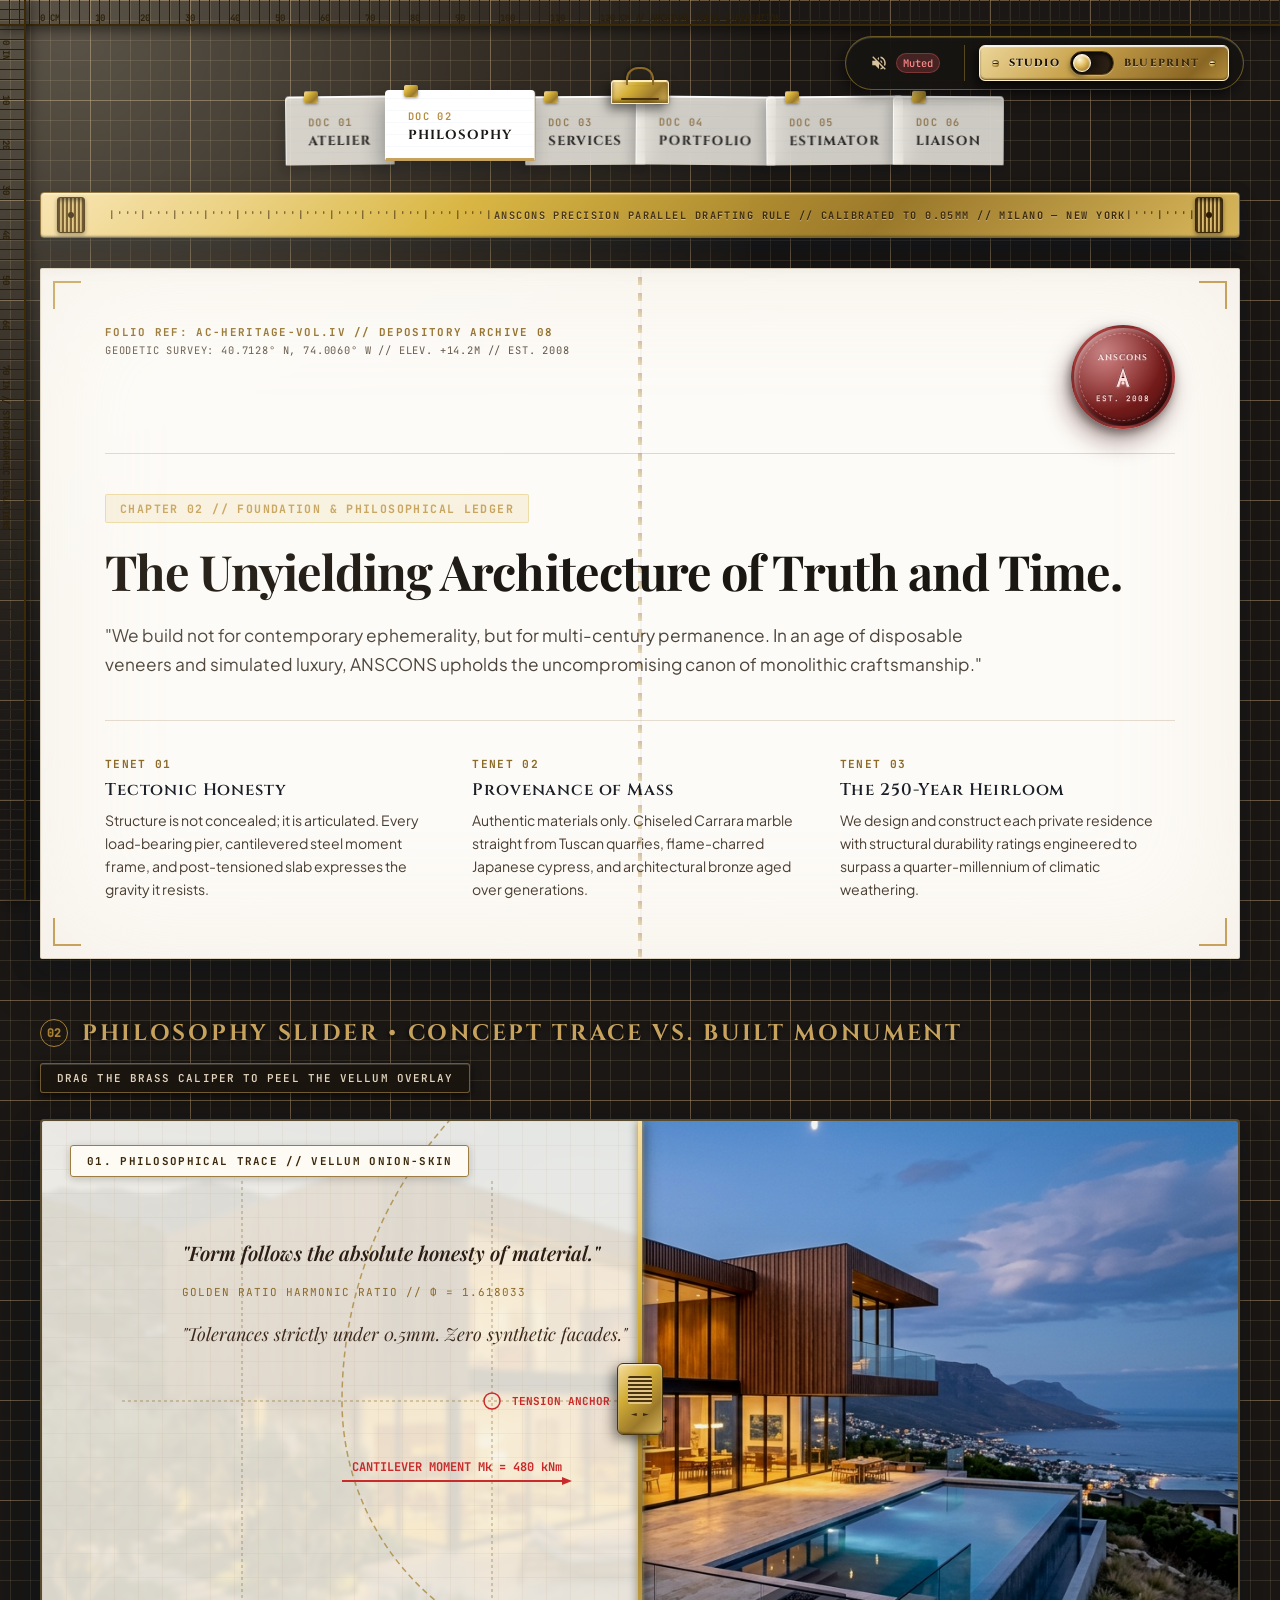
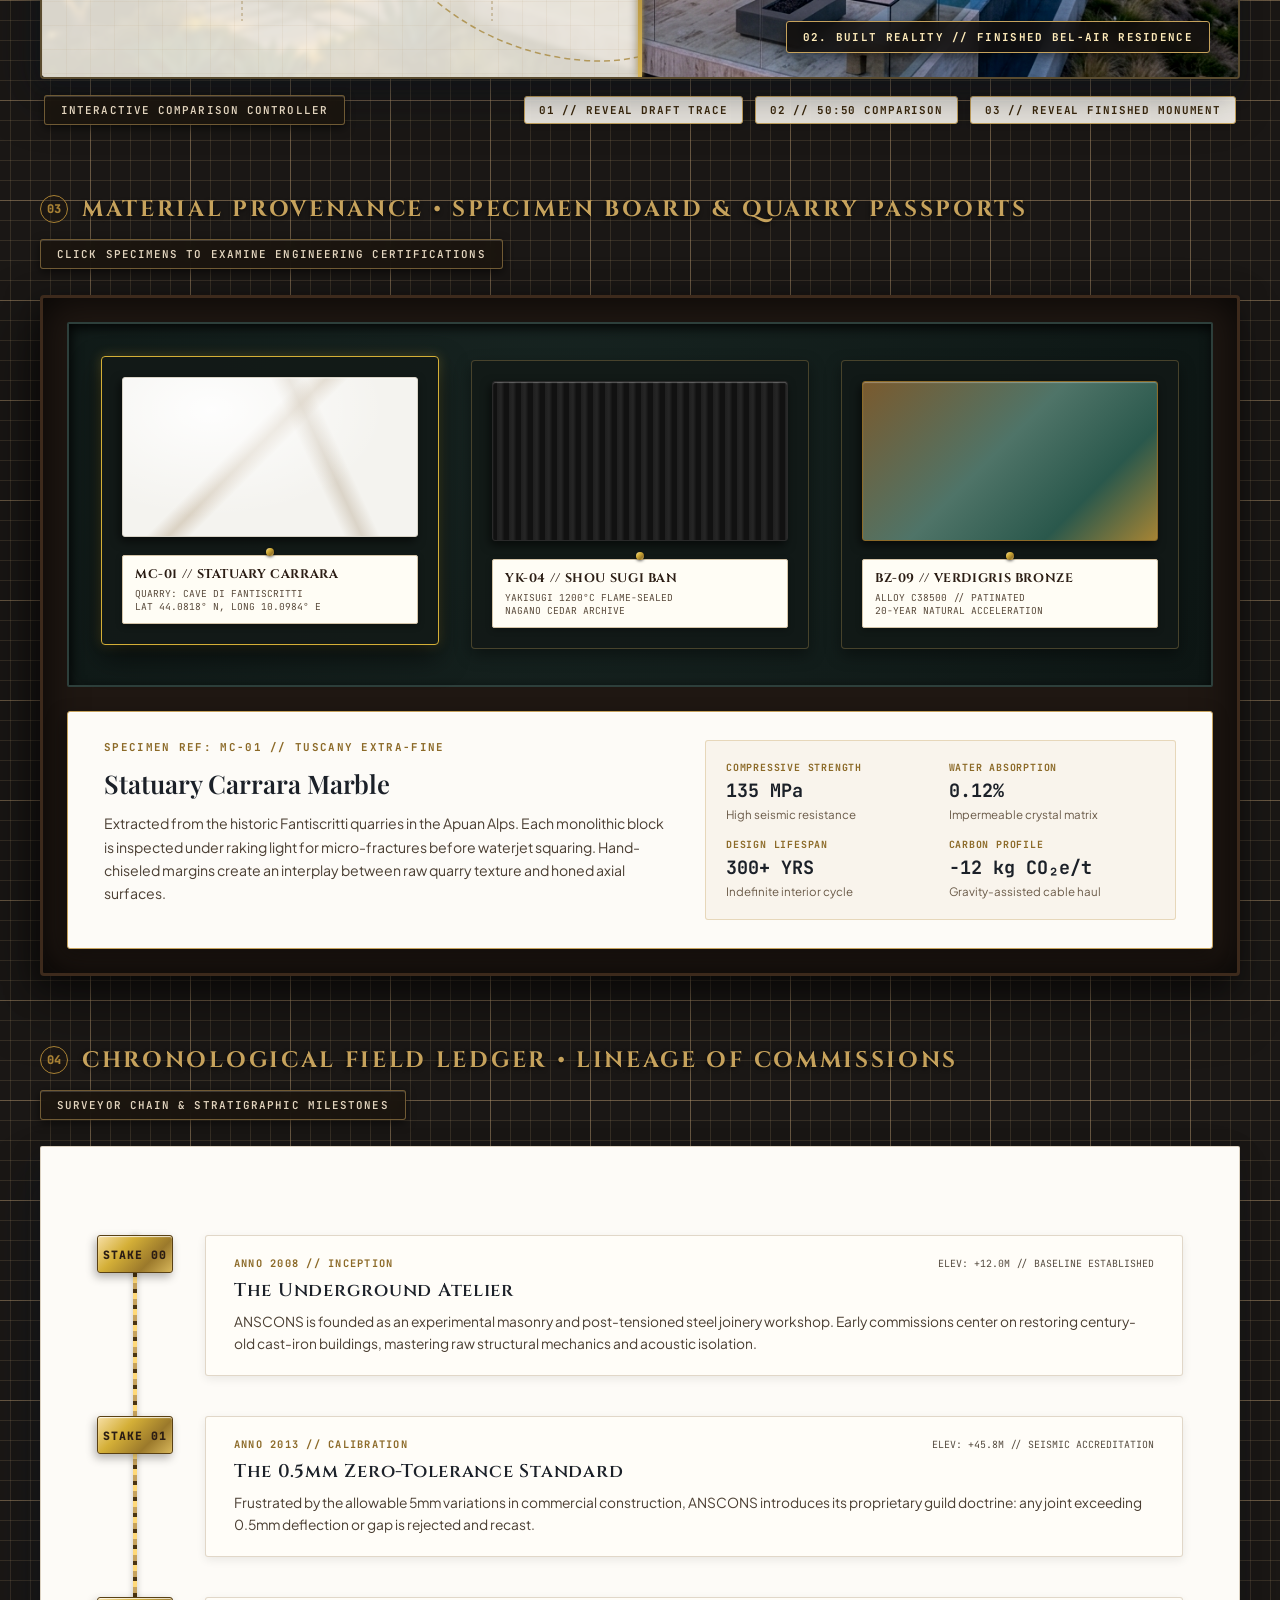
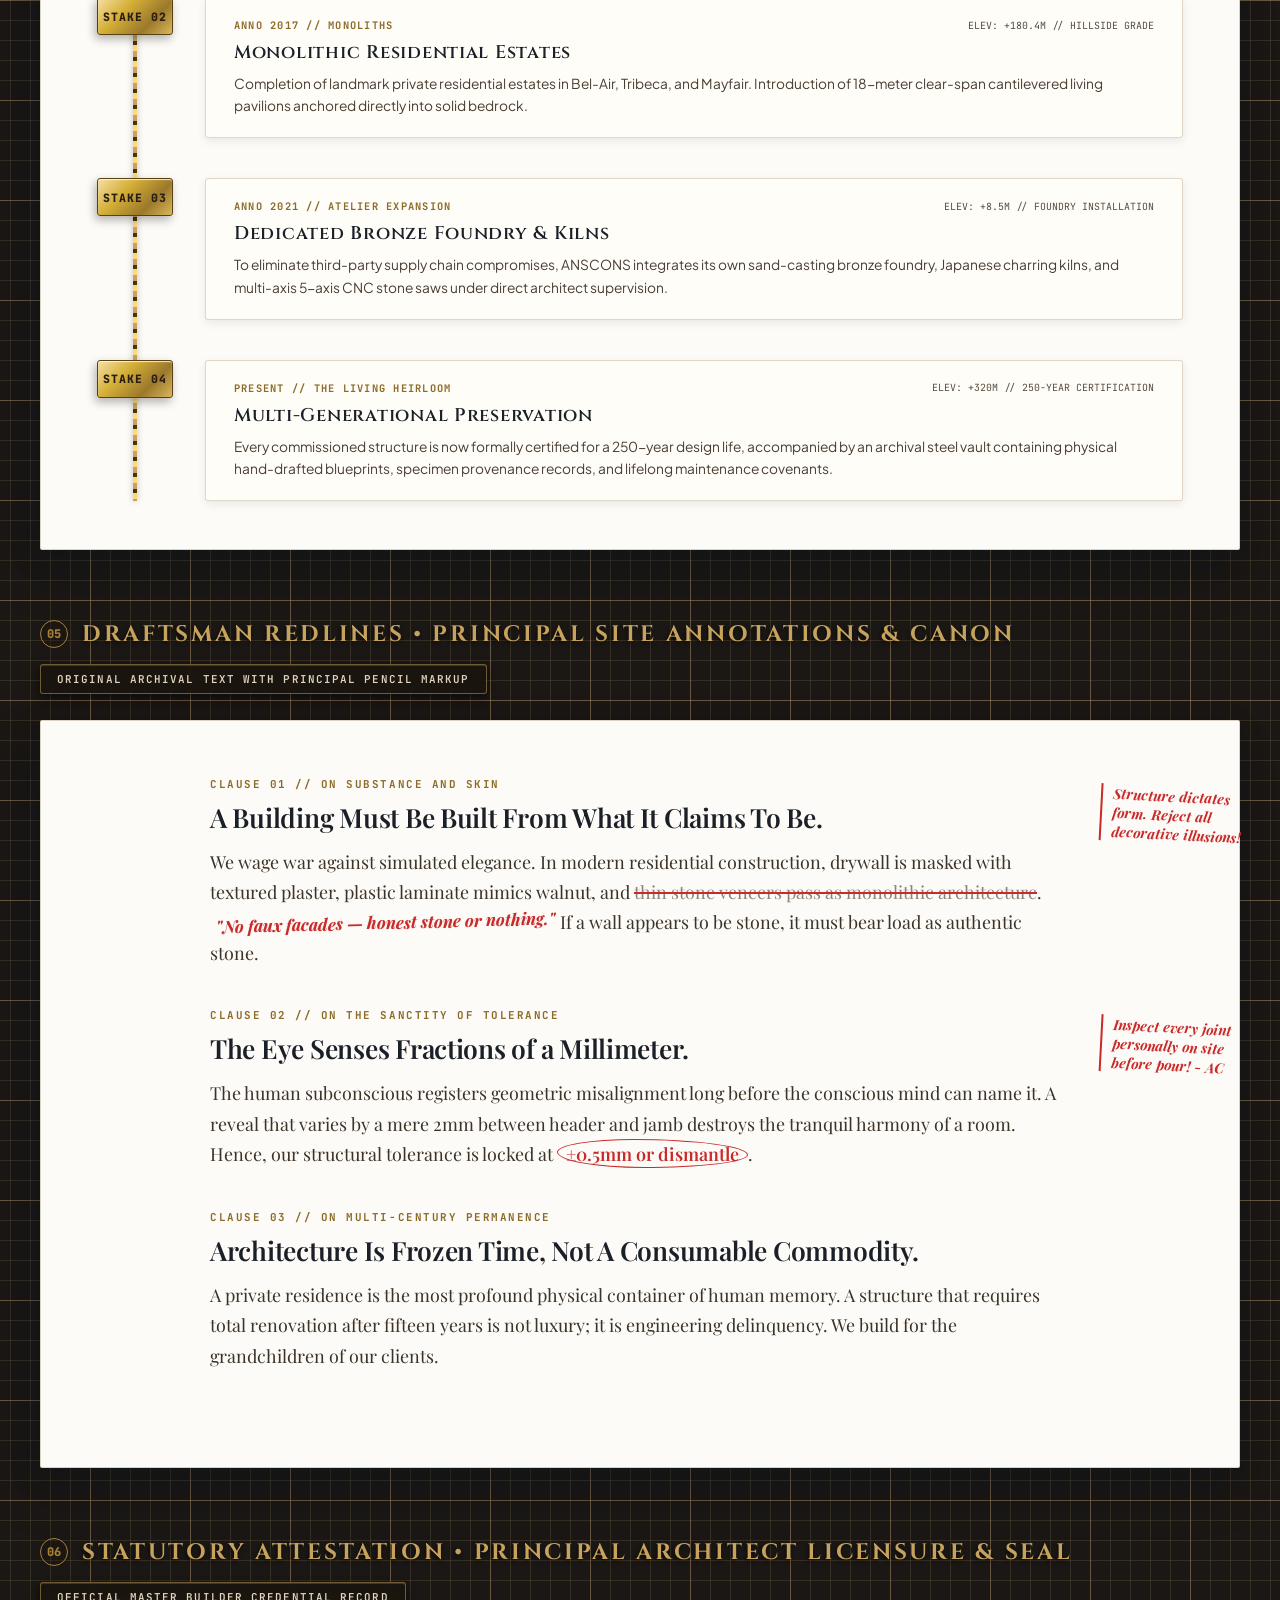
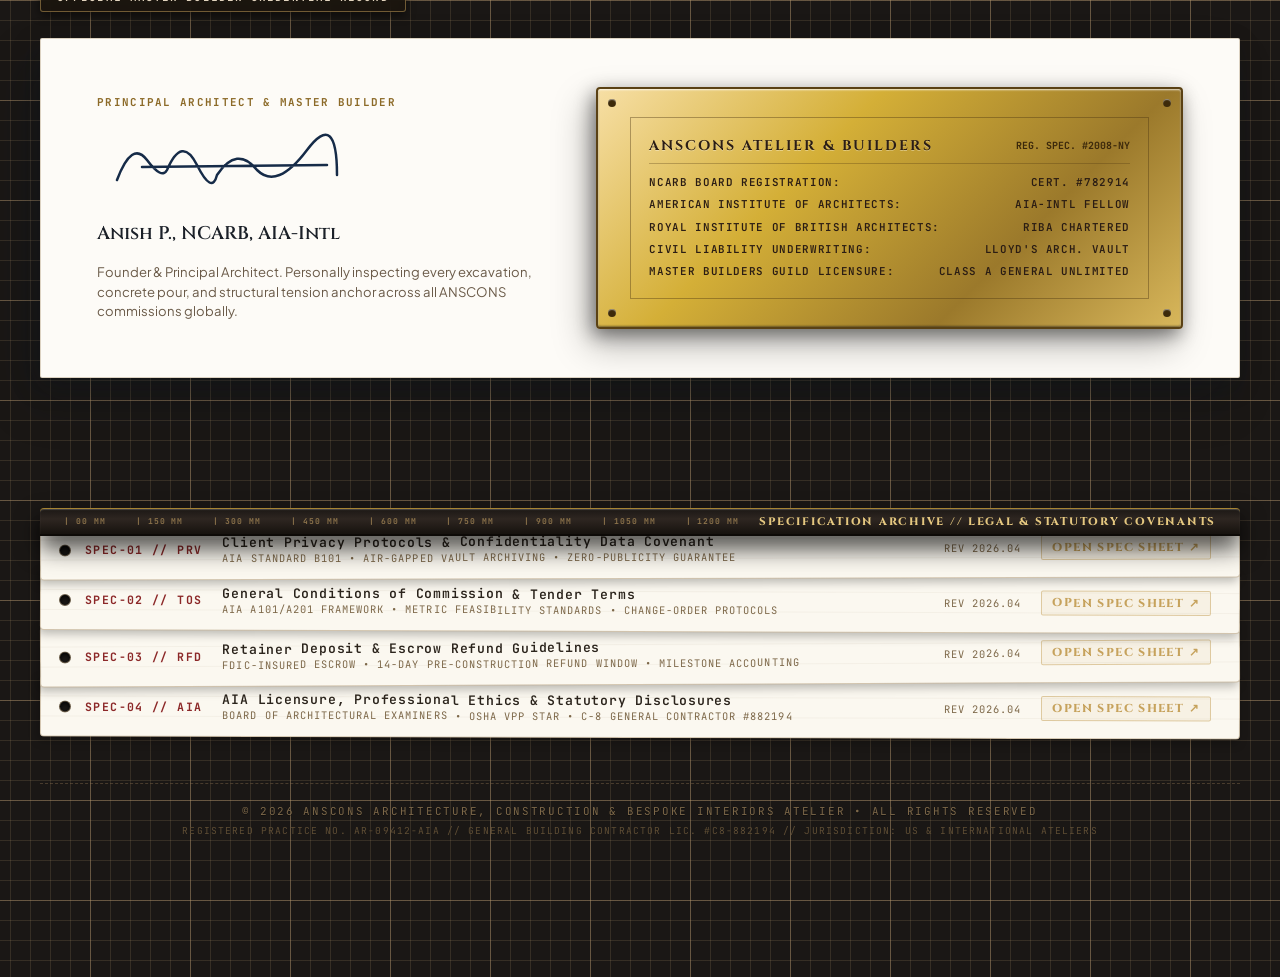
==== about.html @ 358060ad "Website UI completed" ====
<!DOCTYPE html>
<html lang="en">
<head>
  <meta charset="UTF-8">
  <meta name="viewport" content="width=device-width, initial-scale=1.0">
  <title>Philosophy &amp; Heritage | ANSCONS Architecture &amp; Bespoke Construction</title>
  <meta name="description" content="The architectural philosophy, material provenance, and chronological heritage of ANSCONS. Uncompromising monolithic craftsmanship and millimetric precision.">
  
  <!-- Skeuomorphic Stylesheets -->
  <link rel="stylesheet" href="css/main.css">
  <link rel="stylesheet" href="css/desk.css">
  <link rel="stylesheet" href="css/nav.css">
  <link rel="stylesheet" href="css/about.css">
  <link rel="stylesheet" href="css/legal-specs.css">
  <link rel="stylesheet" href="css/responsive.css">
</head>
<body class="studio-mode" data-theme="studio">

  <!-- Floating Brass Return-To-Origin Compass Widget -->
  <button id="btn-return-origin" class="btn-return-origin" title="Return to Top of Folio" aria-label="Return to top of drafting table">
    <span class="compass-needle" aria-hidden="true">▲</span>
    <span class="origin-text">ORIGIN (TOP)</span>
  </button>

  <!-- Virtual Desktop Lamp Glow (Top-Left 315° Ambient Light) -->
  <div class="desk-lamp-glow" aria-hidden="true"></div>

  <!-- Calibrated Marginal Desk Rulers -->
  <div class="desk-ruler-top" aria-hidden="true">
    <span>0 CM &nbsp; &nbsp; &nbsp; 10 &nbsp; &nbsp; &nbsp; 20 &nbsp; &nbsp; &nbsp; 30 &nbsp; &nbsp; &nbsp; 40 &nbsp; &nbsp; &nbsp; 50 &nbsp; &nbsp; &nbsp; 60 &nbsp; &nbsp; &nbsp; 70 &nbsp; &nbsp; &nbsp; 80 &nbsp; &nbsp; &nbsp; 90 &nbsp; &nbsp; &nbsp; 100 &nbsp; &nbsp; &nbsp; 110 &nbsp; &nbsp; &nbsp; 120 CM // ARCHIVAL FOLIO CALIBRATION</span>
  </div>
  <div class="desk-ruler-left" aria-hidden="true">
    <span>0 IN &nbsp; &nbsp; &nbsp; 10 &nbsp; &nbsp; &nbsp; 20 &nbsp; &nbsp; &nbsp; 30 &nbsp; &nbsp; &nbsp; 40 &nbsp; &nbsp; &nbsp; 50 &nbsp; &nbsp; &nbsp; 60 &nbsp; &nbsp; &nbsp; 70 IN // STRATIGRAPHIC ELEVATIONS</span>
  </div>

  <!-- Desk HUD Controls (Audio Mute & Solid Cast-Brass Theme Lever) -->
  <div class="desk-controls-hud">
    <button class="desk-audio-toggle" id="desk-audio-toggle" aria-label="Toggle mechanical audio feedback">
      <svg class="audio-icon" viewBox="0 0 24 24">
        <path d="M16.5 12c0-1.77-1.02-3.29-2.5-4.03v2.21l2.45 2.45c.03-.2.05-.41.05-.63zm2.5 0c0 .94-.2 1.82-.54 2.64l1.51 1.51C20.63 14.91 21 13.5 21 12c0-4.28-2.99-7.86-7-8.77v2.06c2.89.86 5 3.54 5 6.71zM4.27 3L3 4.27 7.73 9H3v6h4l5 5v-6.73l4.25 4.25c-.67.52-1.42.93-2.25 1.18v2.06c1.38-.31 2.63-.95 3.69-1.81L19.73 21 21 19.73 4.27 3zM12 4L9.91 6.09 12 8.18V4z"/>
      </svg>
      <span class="desk-audio-badge" id="audio-status-badge">Muted</span>
    </button>

    <div class="lamp-lever-container">
      <div class="brass-switch-plate" id="brass-theme-lever" title="Snap toggle switch between Studio Warm Lamp and Blueprint Cyanotype mode">
        <div class="plate-screw" aria-hidden="true"></div>
        <span class="switch-mode-label active" id="label-mode-studio">STUDIO</span>
        <div class="brass-toggle-housing" aria-hidden="true">
          <div class="brass-toggle-bat" id="brass-toggle-bat"></div>
        </div>
        <span class="switch-mode-label" id="label-mode-blueprint">BLUEPRINT</span>
        <div class="plate-screw" aria-hidden="true"></div>
      </div>
    </div>
  </div>

  <!-- Master Drafting Table Workspace -->
  <div class="drafting-table">

    <!-- Persistent Clamped Vellum Navigation Bar (Global Multi-Page Router) -->
    <header class="tracing-nav-container">
      <div class="tracing-nav-track">
        <div class="brass-blueprint-clip" aria-hidden="true"></div>
        <a href="index.html" class="vellum-tab" title="Atelier Master Drawing Sheet">
          <div class="vellum-tab-clip" aria-hidden="true"></div>
          <span class="tab-code">DOC 01</span>
          <span class="tab-title">ATELIER</span>
        </a>
        <a href="about.html" class="vellum-tab active" title="Philosophy &amp; Heritage Ledger">
          <div class="vellum-tab-clip" aria-hidden="true"></div>
          <span class="tab-code">DOC 02</span>
          <span class="tab-title">PHILOSOPHY</span>
        </a>
        <a href="services.html" class="vellum-tab" title="Bespoke Architectural Services">
          <div class="vellum-tab-clip" aria-hidden="true"></div>
          <span class="tab-code">DOC 03</span>
          <span class="tab-title">SERVICES</span>
        </a>
        <a href="projects.html" class="vellum-tab" title="Monograph Folio of Built Works">
          <div class="vellum-tab-clip" aria-hidden="true"></div>
          <span class="tab-code">DOC 04</span>
          <span class="tab-title">PORTFOLIO</span>
        </a>
        <a href="estimator.html" class="vellum-tab" title="Scale Caliper Project Estimator">
          <div class="vellum-tab-clip" aria-hidden="true"></div>
          <span class="tab-code">DOC 05</span>
          <span class="tab-title">ESTIMATOR</span>
        </a>
        <a href="contact.html" class="vellum-tab" title="Commission Liaison Brief">
          <div class="vellum-tab-clip" aria-hidden="true"></div>
          <span class="tab-code">DOC 06</span>
          <span class="tab-title">LIAISON</span>
        </a>
      </div>
    </header>

    <!-- SECTION 1: Antique Brass Parallel Rolling Ruler & Field Log & Foundation Ledger (Hero) -->
    <div class="parallel-ruler-wrapper">
      <div class="parallel-rolling-ruler" aria-label="Parallel rolling ruler">
        <div class="ruler-roller" title="Brass Knurled Parallel Roller (Left)"></div>
        <div class="ruler-blade-markings">
          <span class="ruler-metric-ticks">|'''|'''|'''|'''|'''|'''|'''|'''|'''|'''|'''|'''|</span>
          <span class="ruler-engraved-title">ANSCONS PRECISION PARALLEL DRAFTING RULE // CALIBRATED TO 0.05MM // MILANO — NEW YORK</span>
          <span class="ruler-metric-ticks">|'''|'''|'''|'''|'''|'''|'''|'''|'''|'''|'''|'''|</span>
        </div>
        <div class="ruler-roller" title="Brass Knurled Parallel Roller (Right)"></div>
      </div>
    </div>

    <section id="hero-ledger" class="foundation-ledger-sheet">
      <!-- Brass Corner Reinforcements -->
      <div class="brass-corner-bracket bracket-tl" aria-hidden="true"></div>
      <div class="brass-corner-bracket bracket-tr" aria-hidden="true"></div>
      <div class="brass-corner-bracket bracket-bl" aria-hidden="true"></div>
      <div class="brass-corner-bracket bracket-br" aria-hidden="true"></div>
      
      <!-- Stitched Spine Seam -->
      <div class="bookbinding-seam" aria-hidden="true"></div>

      <!-- Ledger Meta Bar & Wax Seal -->
      <div class="ledger-meta-bar">
        <div class="ledger-depository-stamp">
          <span class="depository-tag">FOLIO REF: AC-HERITAGE-VOL.IV // DEPOSITORY ARCHIVE 08</span>
          <span class="depository-coords">GEODETIC SURVEY: 40.7128° N, 74.0060° W // ELEV. +14.2M // EST. 2008</span>
        </div>

        <!-- 3D Blind-Debossed Wax / Pressure Seal -->
        <div class="wax-seal-container" title="Click to inspect authentic embossed founder's seal">
          <div class="wax-seal-stamp">
            <div class="wax-seal-outer-rim"></div>
            <div class="wax-specular"></div>
            <span class="wax-seal-text-top">ANSCONS</span>
            <svg class="wax-seal-insignia" viewBox="0 0 24 24">
              <!-- Architectural Compass & Plumb Bob Monogram -->
              <path d="M12 2L6 20h2.5l1.5-5h4l1.5 5H18L12 2zm0 4.8L13.3 12h-2.6L12 6.8zM12 15a1.5 1.5 0 100 3 1.5 1.5 0 000-3z"/>
            </svg>
            <span class="wax-seal-text-bottom">EST. 2008</span>
          </div>
        </div>
      </div>

      <!-- Ledger Hero Editorial Body -->
      <div class="ledger-hero-body">
        <div class="hero-subtitle-tag">
          <span class="arch-label">CHAPTER 02 // FOUNDATION &amp; PHILOSOPHICAL LEDGER</span>
        </div>
        <h1 class="hero-main-title">The Unyielding Architecture of Truth and Time.</h1>
        <p class="hero-description-copy">
          "We build not for contemporary ephemerality, but for multi-century permanence. In an age of disposable veneers and simulated luxury, ANSCONS upholds the uncompromising canon of monolithic craftsmanship."
        </p>

        <!-- The Three Pillars of the Ledger -->
        <div class="ledger-pillars-grid">
          <div class="pillar-card">
            <span class="pillar-numeral">TENET 01</span>
            <h3 class="pillar-title">Tectonic Honesty</h3>
            <p class="pillar-copy">
              Structure is not concealed; it is articulated. Every load-bearing pier, cantilevered steel moment frame, and post-tensioned slab expresses the gravity it resists.
            </p>
          </div>
          <div class="pillar-card">
            <span class="pillar-numeral">TENET 02</span>
            <h3 class="pillar-title">Provenance of Mass</h3>
            <p class="pillar-copy">
              Authentic materials only. Chiseled Carrara marble straight from Tuscan quarries, flame-charred Japanese cypress, and architectural bronze aged over generations.
            </p>
          </div>
          <div class="pillar-card">
            <span class="pillar-numeral">TENET 03</span>
            <h3 class="pillar-title">The 250-Year Heirloom</h3>
            <p class="pillar-copy">
              We design and construct each private residence with structural durability ratings engineered to surpass a quarter-millennium of climatic weathering.
            </p>
          </div>
        </div>
      </div>
    </section>

    <!-- SECTION 2: "Layered Tracing Paper" Philosophy Slider -->
    <section id="philosophy-peel" class="philosophy-slider-section">
      <div class="section-ribbon-tag">
        <div class="ribbon-title-cluster">
          <div class="north-symbol">02</div>
          <h2 class="section-ribbon-title">Philosophy Slider • Concept Trace vs. Built Monument</h2>
        </div>
        <div class="peel-instructions-note">
          <span>DRAG THE BRASS CALIPER TO PEEL THE VELLUM OVERLAY</span>
        </div>
      </div>

      <!-- Interactive Dual-Layer Peel Stage -->
      <div class="peel-slider-stage" id="peel-slider-stage" aria-label="Interactive before/after tracing paper slider">
        <!-- Underneath: Finished Built Construction Reality -->
        <img src="assets/images/project-1-belair.jpg" alt="Finished Bel-Air Monolithic Villa Architecture" class="peel-underlay-image">
        <div class="peel-underlay-badge">
          <span>02. BUILT REALITY // FINISHED BEL-AIR RESIDENCE</span>
        </div>

        <!-- On Top: Semi-Transparent Onion Skin / Vellum Tracing Paper Sheet -->
        <div class="peel-vellum-overlay" id="peel-vellum-overlay">
          <div class="peel-overlay-badge">
            <span>01. PHILOSOPHICAL TRACE // VELLUM ONION-SKIN</span>
          </div>

          <!-- Hand-Drawn Geometric SVG Overlay (Golden Ratio, Tension Vectors, Annotations) -->
          <svg class="peel-draft-graphics" viewBox="0 0 1240 560" preserveAspectRatio="none">
            <!-- Golden Section Harmonic Spiral -->
            <path d="M 620 280 A 100 100 0 0 1 720 380 A 160 160 0 0 1 560 540 A 260 260 0 0 1 300 280 A 420 420 0 0 1 720 -140" 
                  fill="none" stroke="#a68434" stroke-width="1.5" stroke-dasharray="6,4" opacity="0.75"/>
            
            <!-- Vitruvian / Proportional Coordinate Gridlines -->
            <line x1="200" y1="60" x2="200" y2="500" stroke="#8c6a28" stroke-width="1" stroke-dasharray="3,3" opacity="0.6"/>
            <line x1="450" y1="60" x2="450" y2="500" stroke="#8c6a28" stroke-width="1" stroke-dasharray="3,3" opacity="0.6"/>
            <line x1="80" y1="280" x2="600" y2="280" stroke="#8c6a28" stroke-width="1" stroke-dasharray="3,3" opacity="0.6"/>

            <!-- Cantilever Moment Vector Lines & Arrows -->
            <line x1="300" y1="360" x2="520" y2="360" stroke="#c92a2a" stroke-width="2"/>
            <polygon points="520,356 530,360 520,364" fill="#c92a2a"/>
            <text x="310" y="350" font-family="'JetBrains Mono', monospace" font-size="12" fill="#c92a2a" font-weight="700">CANTILEVER MOMENT Mk = 480 kNm</text>

            <!-- Handwritten Draft Notes -->
            <text x="140" y="140" font-family="'Playfair Display', Georgia, serif" font-style="italic" font-size="20" fill="#2b1d14" font-weight="600">"Form follows the absolute honesty of material."</text>
            <text x="140" y="175" font-family="'JetBrains Mono', monospace" font-size="11" fill="#8c6a28" letter-spacing="1">GOLDEN RATIO HARMONIC RATIO // Φ = 1.618033</text>
            <text x="140" y="220" font-family="'Playfair Display', Georgia, serif" font-style="italic" font-size="18" fill="#3d291c">"Tolerances strictly under 0.5mm. Zero synthetic facades."</text>

            <circle cx="450" cy="280" r="8" fill="none" stroke="#c92a2a" stroke-width="1.5"/>
            <text x="470" y="284" font-family="'JetBrains Mono', monospace" font-size="11" fill="#c92a2a" font-weight="700">TENSION ANCHOR POINT</text>
          </svg>
        </div>

        <!-- Draggable Knurled Brass Caliper Divider Handle -->
        <div class="peel-caliper-divider" id="peel-caliper-divider">
          <div class="peel-caliper-knob" title="Drag to peel tracing paper">
            <div class="caliper-knurl-grooves"></div>
            <span class="caliper-needle-indicator">◄ ►</span>
          </div>
        </div>
      </div>

      <!-- Quick Preset Toolbar Stamps -->
      <div class="peel-controls-toolbar">
        <span class="peel-instructions-note">INTERACTIVE COMPARISON CONTROLLER</span>
        <div class="peel-preset-buttons">
          <button class="btn-peel-preset" data-percent="90">01 // REVEAL DRAFT TRACE</button>
          <button class="btn-peel-preset" data-percent="50">02 // 50:50 COMPARISON</button>
          <button class="btn-peel-preset" data-percent="10">03 // REVEAL FINISHED MONUMENT</button>
        </div>
      </div>
    </section>

    <!-- SECTION 3: Interactive Material Provenance Specimen Board -->
    <section id="specimen-board" class="specimen-board-section">
      <div class="section-ribbon-tag">
        <div class="ribbon-title-cluster">
          <div class="north-symbol">03</div>
          <h2 class="section-ribbon-title">Material Provenance • Specimen Board &amp; Quarry Passports</h2>
        </div>
        <div class="peel-instructions-note">
          <span>CLICK SPECIMENS TO EXAMINE ENGINEERING CERTIFICATIONS</span>
        </div>
      </div>

      <div class="specimen-cabinet-case">
        <!-- Recessed Velvet Specimen Bed with 3 Tactile Samples -->
        <div class="specimen-velvet-bed">
          
          <!-- Specimen A: Carrara Marble -->
          <div class="specimen-tray-item active" data-material="carrara" title="Inspect Statuary Carrara Marble">
            <div class="specimen-block-visual visual-carrara-block"></div>
            <div class="specimen-typewriter-tag">
              <div class="specimen-pin-brass" aria-hidden="true"></div>
              <span class="tag-specimen-title">MC-01 // STATUARY CARRARA</span>
              <span class="tag-specimen-coords">QUARRY: CAVE DI FANTISCRITTI<br>LAT 44.0818° N, LONG 10.0984° E</span>
            </div>
          </div>

          <!-- Specimen B: Shou Sugi Ban Timber -->
          <div class="specimen-tray-item" data-material="shousugi" title="Inspect Charred Shou Sugi Ban Timber">
            <div class="specimen-block-visual visual-shousugi-block"></div>
            <div class="specimen-typewriter-tag">
              <div class="specimen-pin-brass" aria-hidden="true"></div>
              <span class="tag-specimen-title">YK-04 // SHOU SUGI BAN</span>
              <span class="tag-specimen-coords">YAKISUGI 1200°C FLAME-SEALED<br>NAGANO CEDAR ARCHIVE</span>
            </div>
          </div>

          <!-- Specimen C: Oxidized Architectural Bronze -->
          <div class="specimen-tray-item" data-material="bronze" title="Inspect Oxidized Architectural Bronze">
            <div class="specimen-block-visual visual-bronze-block"></div>
            <div class="specimen-typewriter-tag">
              <div class="specimen-pin-brass" aria-hidden="true"></div>
              <span class="tag-specimen-title">BZ-09 // VERDIGRIS BRONZE</span>
              <span class="tag-specimen-coords">ALLOY C38500 // PATINATED<br>20-YEAR NATURAL ACCELERATION</span>
            </div>
          </div>

        </div>

        <!-- Slide-Out / Interactive Technical Provenance Index Card -->
        <div class="specimen-dossier-card">
          <div class="dossier-left-content">
            <span class="dossier-card-tag">SPECIMEN REF: MC-01 // TUSCANY EXTRA-FINE</span>
            <h3 class="dossier-card-heading">Statuary Carrara Marble</h3>
            <p class="dossier-card-narrative">
              Extracted from the historic Fantiscritti quarries in the Apuan Alps. Each monolithic block is inspected under raking light for micro-fractures before waterjet squaring. Hand-chiseled margins create an interplay between raw quarry texture and honed axial surfaces.
            </p>
          </div>

          <!-- Technical Metrics Grid -->
          <div class="dossier-metrics-grid">
            <div class="metric-gauge-item">
              <span class="metric-gauge-label">COMPRESSIVE STRENGTH</span>
              <span class="metric-gauge-value">135 MPa</span>
              <span class="metric-gauge-desc">High seismic resistance</span>
            </div>
            <div class="metric-gauge-item">
              <span class="metric-gauge-label">WATER ABSORPTION</span>
              <span class="metric-gauge-value">0.12%</span>
              <span class="metric-gauge-desc">Impermeable crystal matrix</span>
            </div>
            <div class="metric-gauge-item">
              <span class="metric-gauge-label">DESIGN LIFESPAN</span>
              <span class="metric-gauge-value">300+ YRS</span>
              <span class="metric-gauge-desc">Indefinite interior cycle</span>
            </div>
            <div class="metric-gauge-item">
              <span class="metric-gauge-label">CARBON PROFILE</span>
              <span class="metric-gauge-value">-12 kg CO₂e/t</span>
              <span class="metric-gauge-desc">Gravity-assisted cable haul</span>
            </div>
          </div>
        </div>
      </div>
    </section>

    <!-- SECTION 4: Chronological Field Ledger (Heritage Timeline) -->
    <section id="field-ledger" class="field-ledger-section">
      <div class="section-ribbon-tag">
        <div class="ribbon-title-cluster">
          <div class="north-symbol">04</div>
          <h2 class="section-ribbon-title">Chronological Field Ledger • Lineage of Commissions</h2>
        </div>
        <div class="peel-instructions-note">
          <span>SURVEYOR CHAIN &amp; STRATIGRAPHIC MILESTONES</span>
        </div>
      </div>

      <div class="field-ledger-sheet">
        <div class="surveyor-chain-track">
          <div class="timeline-stake-group">

            <!-- Milestone 2008 -->
            <div class="timeline-stake-node">
              <div class="stake-brass-peg">STAKE 00</div>
              <div class="stake-content-card">
                <div class="stake-meta-row">
                  <span class="stake-code-badge">ANNO 2008 // INCEPTION</span>
                  <span class="stake-elevation-coord">ELEV: +12.0M // BASELINE ESTABLISHED</span>
                </div>
                <h3 class="stake-milestone-title">The Underground Atelier</h3>
                <p class="stake-milestone-desc">
                  ANSCONS is founded as an experimental masonry and post-tensioned steel joinery workshop. Early commissions center on restoring century-old cast-iron buildings, mastering raw structural mechanics and acoustic isolation.
                </p>
              </div>
            </div>

            <!-- Milestone 2013 -->
            <div class="timeline-stake-node">
              <div class="stake-brass-peg">STAKE 01</div>
              <div class="stake-content-card">
                <div class="stake-meta-row">
                  <span class="stake-code-badge">ANNO 2013 // CALIBRATION</span>
                  <span class="stake-elevation-coord">ELEV: +45.8M // SEISMIC ACCREDITATION</span>
                </div>
                <h3 class="stake-milestone-title">The 0.5mm Zero-Tolerance Standard</h3>
                <p class="stake-milestone-desc">
                  Frustrated by the allowable 5mm variations in commercial construction, ANSCONS introduces its proprietary guild doctrine: any joint exceeding 0.5mm deflection or gap is rejected and recast.
                </p>
              </div>
            </div>

            <!-- Milestone 2017 -->
            <div class="timeline-stake-node">
              <div class="stake-brass-peg">STAKE 02</div>
              <div class="stake-content-card">
                <div class="stake-meta-row">
                  <span class="stake-code-badge">ANNO 2017 // MONOLITHS</span>
                  <span class="stake-elevation-coord">ELEV: +180.4M // HILLSIDE GRADE</span>
                </div>
                <h3 class="stake-milestone-title">Monolithic Residential Estates</h3>
                <p class="stake-milestone-desc">
                  Completion of landmark private residential estates in Bel-Air, Tribeca, and Mayfair. Introduction of 18-meter clear-span cantilevered living pavilions anchored directly into solid bedrock.
                </p>
              </div>
            </div>

            <!-- Milestone 2021 -->
            <div class="timeline-stake-node">
              <div class="stake-brass-peg">STAKE 03</div>
              <div class="stake-content-card">
                <div class="stake-meta-row">
                  <span class="stake-code-badge">ANNO 2021 // ATELIER EXPANSION</span>
                  <span class="stake-elevation-coord">ELEV: +8.5M // FOUNDRY INSTALLATION</span>
                </div>
                <h3 class="stake-milestone-title">Dedicated Bronze Foundry &amp; Kilns</h3>
                <p class="stake-milestone-desc">
                  To eliminate third-party supply chain compromises, ANSCONS integrates its own sand-casting bronze foundry, Japanese charring kilns, and multi-axis 5-axis CNC stone saws under direct architect supervision.
                </p>
              </div>
            </div>

            <!-- Milestone Present -->
            <div class="timeline-stake-node">
              <div class="stake-brass-peg">STAKE 04</div>
              <div class="stake-content-card">
                <div class="stake-meta-row">
                  <span class="stake-code-badge">PRESENT // THE LIVING HEIRLOOM</span>
                  <span class="stake-elevation-coord">ELEV: +320M // 250-YEAR CERTIFICATION</span>
                </div>
                <h3 class="stake-milestone-title">Multi-Generational Preservation</h3>
                <p class="stake-milestone-desc">
                  Every commissioned structure is now formally certified for a 250-year design life, accompanied by an archival steel vault containing physical hand-drafted blueprints, specimen provenance records, and lifelong maintenance covenants.
                </p>
              </div>
            </div>

          </div>
        </div>
      </div>
    </section>

    <!-- SECTION 5: Founding Manifesto with Hand-Drafted Redlines -->
    <section id="manifesto-redline" class="manifesto-dossier-section">
      <div class="section-ribbon-tag">
        <div class="ribbon-title-cluster">
          <div class="north-symbol">05</div>
          <h2 class="section-ribbon-title">Draftsman Redlines • Principal Site Annotations &amp; Canon</h2>
        </div>
        <div class="peel-instructions-note">
          <span>ORIGINAL ARCHIVAL TEXT WITH PRINCIPAL PENCIL MARKUP</span>
        </div>
      </div>

      <div class="manifesto-folio-sheet">
        <article class="manifesto-editorial-article">

          <!-- Clause 01 -->
          <div class="manifesto-clause">
            <div class="manifesto-clause-num">CLAUSE 01 // ON SUBSTANCE AND SKIN</div>
            <h3 class="manifesto-clause-title">A Building Must Be Built From What It Claims To Be.</h3>
            <p class="manifesto-clause-copy">
              We wage war against simulated elegance. In modern residential construction, drywall is masked with textured plaster, plastic laminate mimics walnut, and <span class="redline-strikethrough">thin stone veneers pass as monolithic architecture</span>. <span class="redline-correction">"No faux facades — honest stone or nothing."</span> If a wall appears to be stone, it must bear load as authentic stone.
            </p>
            <div class="redline-margin-note">
              <span>Structure dictates form. Reject all decorative illusions!</span>
            </div>
          </div>

          <!-- Clause 02 -->
          <div class="manifesto-clause">
            <div class="manifesto-clause-num">CLAUSE 02 // ON THE SANCTITY OF TOLERANCE</div>
            <h3 class="manifesto-clause-title">The Eye Senses Fractions of a Millimeter.</h3>
            <p class="manifesto-clause-copy">
              The human subconscious registers geometric misalignment long before the conscious mind can name it. A reveal that varies by a mere 2mm between header and jamb destroys the tranquil harmony of a room. Hence, our structural tolerance is locked at <span class="redline-circled-phrase">±0.5mm or dismantle</span>.
            </p>
            <div class="redline-margin-note">
              <span>Inspect every joint personally on site before pour! - AC</span>
            </div>
          </div>

          <!-- Clause 03 -->
          <div class="manifesto-clause">
            <div class="manifesto-clause-num">CLAUSE 03 // ON MULTI-CENTURY PERMANENCE</div>
            <h3 class="manifesto-clause-title">Architecture Is Frozen Time, Not A Consumable Commodity.</h3>
            <p class="manifesto-clause-copy">
              A private residence is the most profound physical container of human memory. A structure that requires total renovation after fifteen years is not luxury; it is engineering delinquency. We build for the grandchildren of our clients.
            </p>
          </div>

        </article>
      </div>
    </section>

    <!-- SECTION 6: Principal Architect Signature & Registration Plate -->
    <section id="registration-plate" class="registry-section">
      <div class="section-ribbon-tag">
        <div class="ribbon-title-cluster">
          <div class="north-symbol">06</div>
          <h2 class="section-ribbon-title">Statutory Attestation • Principal Architect Licensure &amp; Seal</h2>
        </div>
        <div class="peel-instructions-note">
          <span>OFFICIAL MASTER BUILDER CREDENTIAL RECORD</span>
        </div>
      </div>

      <div class="registry-backing-board">
        
        <!-- Left: Fountain Pen Signature & Founder Monogram -->
        <div class="principal-sign-col">
          <span class="sign-title-tag">PRINCIPAL ARCHITECT &amp; MASTER BUILDER</span>
          
          <!-- Authentic Inked Fountain Pen Signature SVG -->
          <svg class="fountain-pen-signature-svg" viewBox="0 0 260 80">
            <path d="M 20 55 Q 35 15 50 35 T 70 45 Q 85 10 100 40 T 120 50 Q 140 20 160 45 Q 180 65 210 25 T 240 50 M 45 42 L 230 40" 
                  fill="none" stroke="#162b48" stroke-width="2.5" stroke-linecap="round" stroke-linejoin="round"/>
          </svg>

          <h3 class="principal-name-title">Anish P., NCARB, AIA-Intl</h3>
          <p class="principal-role-desc">
            Founder &amp; Principal Architect. Personally inspecting every excavation, concrete pour, and structural tension anchor across all ANSCONS commissions globally.
          </p>
        </div>

        <!-- Right: Engraved Solid Brass Registration Plaque -->
        <div class="brass-registration-plaque">
          <!-- 4 Corner Screws -->
          <div class="plaque-screw screw-tl" aria-hidden="true"></div>
          <div class="plaque-screw screw-tr" aria-hidden="true"></div>
          <div class="plaque-screw screw-bl" aria-hidden="true"></div>
          <div class="plaque-screw screw-br" aria-hidden="true"></div>

          <div class="plaque-inner-frame">
            <div class="plaque-header-row">
              <span class="plaque-firm-name">ANSCONS ATELIER &amp; BUILDERS</span>
              <span class="plaque-seal-mini">REG. SPEC. #2008-NY</span>
            </div>

            <div class="plaque-credentials-list">
              <div class="plaque-credential-item">
                <span>NCARB BOARD REGISTRATION:</span>
                <span>CERT. #782914</span>
              </div>
              <div class="plaque-credential-item">
                <span>AMERICAN INSTITUTE OF ARCHITECTS:</span>
                <span>AIA-INTL FELLOW</span>
              </div>
              <div class="plaque-credential-item">
                <span>ROYAL INSTITUTE OF BRITISH ARCHITECTS:</span>
                <span>RIBA CHARTERED</span>
              </div>
              <div class="plaque-credential-item">
                <span>CIVIL LIABILITY UNDERWRITING:</span>
                <span>LLOYD'S ARCH. VAULT</span>
              </div>
              <div class="plaque-credential-item">
                <span>MASTER BUILDERS GUILD LICENSURE:</span>
                <span>CLASS A GENERAL UNLIMITED</span>
              </div>
            </div>
          </div>
        </div>

      </div>
    </section>

    <!-- ARCHITECTURAL DOCUMENT INDEX (THE LEGAL FOOTER)
         A neat stack of thin Specification Sheets tucked under the cutting mat edge -->
    <footer class="drafting-table-footer-zone">
      
      <!-- Heavy Cutting Mat Bottom Lip / Edge -->
      <div class="cutting-mat-bottom-lip">
        <div class="mat-lip-metric-ticks">
          <span>| 00 MM</span>
          <span>| 150 MM</span>
          <span>| 300 MM</span>
          <span>| 450 MM</span>
          <span>| 600 MM</span>
          <span>| 750 MM</span>
          <span>| 900 MM</span>
          <span>| 1050 MM</span>
          <span>| 1200 MM</span>
        </div>
        <div class="mat-lip-title">SPECIFICATION ARCHIVE // LEGAL &amp; STATUTORY COVENANTS</div>
      </div>

      <!-- Tucked Specification Sheets Stack (Spec Sheets) -->
      <div class="tucked-spec-stack">
        
        <!-- Spec Sheet 1: Privacy Policy -->
        <div class="spec-sheet-tab" data-spec="spec-01" tabindex="0" role="button" aria-label="View SPEC-01: Client Privacy & Fiduciary Data Covenant">
          <div class="spec-hole-punch" aria-hidden="true"></div>
          <span class="spec-doc-id">SPEC-01 // PRV</span>
          <div>
            <div class="spec-doc-title">Client Privacy Protocols &amp; Confidentiality Data Covenant</div>
            <div class="spec-doc-classification">AIA Standard B101 • Air-Gapped Vault Archiving • Zero-Publicity Guarantee</div>
          </div>
          <span class="spec-doc-classification">REV 2026.04</span>
          <span class="spec-doc-action">OPEN SPEC SHEET ↗</span>
        </div>

        <!-- Spec Sheet 2: Terms of Service -->
        <div class="spec-sheet-tab" data-spec="spec-02" tabindex="0" role="button" aria-label="View SPEC-02: General Conditions of Commission & Tender Terms">
          <div class="spec-hole-punch" aria-hidden="true"></div>
          <span class="spec-doc-id">SPEC-02 // TOS</span>
          <div>
            <div class="spec-doc-title">General Conditions of Commission &amp; Tender Terms</div>
            <div class="spec-doc-classification">AIA A101/A201 Framework • Metric Feasibility Standards • Change-Order Protocols</div>
          </div>
          <span class="spec-doc-classification">REV 2026.04</span>
          <span class="spec-doc-action">OPEN SPEC SHEET ↗</span>
        </div>

        <!-- Spec Sheet 3: Refund Guidelines -->
        <div class="spec-sheet-tab" data-spec="spec-03" tabindex="0" role="button" aria-label="View SPEC-03: Retainer Deposit & Escrow Refund Guidelines">
          <div class="spec-hole-punch" aria-hidden="true"></div>
          <span class="spec-doc-id">SPEC-03 // RFD</span>
          <div>
            <div class="spec-doc-title">Retainer Deposit &amp; Escrow Refund Guidelines</div>
            <div class="spec-doc-classification">FDIC-Insured Escrow • 14-Day Pre-Construction Refund Window • Milestone Accounting</div>
          </div>
          <span class="spec-doc-classification">REV 2026.04</span>
          <span class="spec-doc-action">OPEN SPEC SHEET ↗</span>
        </div>

        <!-- Spec Sheet 4: Licensure & AIA Disclosures -->
        <div class="spec-sheet-tab" data-spec="spec-04" tabindex="0" role="button" aria-label="View SPEC-04: AIA Licensure, Ethics & Statutory Compliance">
          <div class="spec-hole-punch" aria-hidden="true"></div>
          <span class="spec-doc-id">SPEC-04 // AIA</span>
          <div>
            <div class="spec-doc-title">AIA Licensure, Professional Ethics &amp; Statutory Disclosures</div>
            <div class="spec-doc-classification">Board of Architectural Examiners • OSHA VPP Star • C-8 General Contractor #882194</div>
          </div>
          <span class="spec-doc-classification">REV 2026.04</span>
          <span class="spec-doc-action">OPEN SPEC SHEET ↗</span>
        </div>

      </div>

      <!-- Debossed Mat Imprint Stamp -->
      <div class="cutting-mat-imprint-stamp">
        <div class="mat-debossed-copyright">© 2026 ANSCONS ARCHITECTURE, CONSTRUCTION &amp; BESPOKE INTERIORS ATELIER • ALL RIGHTS RESERVED</div>
        <div class="mat-debossed-licensure">REGISTERED PRACTICE NO. AR-09412-AIA // GENERAL BUILDING CONTRACTOR LIC. #C8-882194 // JURISDICTION: US &amp; INTERNATIONAL ATELIERS</div>
      </div>

    </footer>

  </div>

  <!-- Architectural Specification Sheet Modal Inspector -->
  <div id="spec-modal-overlay" class="spec-modal-overlay" aria-hidden="true" role="dialog" aria-modal="true">
    <div class="spec-document-card">
      <div class="spec-modal-header">
        <div>
          <div id="modal-spec-code" class="spec-modal-code">SECTION 00 22 10 // SPEC-01</div>
          <h3 id="modal-spec-title" class="spec-modal-title">Client Privacy Protocols &amp; Data Covenant</h3>
          <div id="modal-spec-classification" class="spec-doc-classification" style="margin-top: 4px;">CLASS 1: STRICT CONFIDENTIALITY</div>
        </div>
        <button id="spec-modal-close-btn" class="spec-modal-close-btn">FOLD SPEC SHEET ✕</button>
      </div>

      <div id="modal-spec-body" class="spec-modal-body">
        <!-- Injected via JavaScript -->
      </div>

      <div class="spec-modal-seal-footer">
        <div id="modal-spec-ref" class="arch-label" style="color: #6b573e;">DOCUMENT RECORD: ANS-LEGAL-2026</div>
        <div class="title-block-stamp" style="font-size: 0.65rem;">OFFICIALLY ENACTED</div>
      </div>
    </div>
  </div>

  <!-- Page Interactivity Scripts -->
  <script type="module" src="js/about.js"></script>
</body>
</html>
---- css/main.css ----
/* ==========================================================================
   ANSCONS ARCHITECTURE & BESPOKE RESIDENTIAL BUILDERS
   Skeuomorphic Master Drafting Table - Main Stylesheet
   ========================================================================== */

@import url('https://fonts.googleapis.com/css2?family=Cinzel:wght@500;600;700;900&family=Playfair+Display:ital,wght@0,500;0,600;0,700;1,400&family=Plus+Jakarta+Sans:wght@300;400;500;600;700&family=JetBrains+Mono:wght@400;500;600&display=swap');

:root {
  /* Unified Lighting Variables (Top-Left 315° Ambient Light) */
  --light-angle: 315deg;
  --light-color: rgba(255, 248, 235, 0.95);
  --ambient-warmth: rgba(240, 215, 175, 0.08);
  --shadow-color: rgba(10, 18, 28, 0.45);
  --shadow-color-ambient: rgba(12, 19, 30, 0.22);
  
  /* Luxury Material Palette */
  --brass-gold: #c6a25c;
  --brass-light: #e8c87e;
  --brass-dark: #8c6a28;
  --brass-gradient: linear-gradient(135deg, #f7dfa5 0%, #d4af37 35%, #9b792b 70%, #d8b75b 100%);
  --champagne-bronze: linear-gradient(135deg, #e3c9aa 0%, #b8936f 50%, #7d5939 100%);
  
  /* Wood Finishes */
  --walnut-dark: #2b1d14;
  --walnut-mid: #3d291c;
  --walnut-grain: #1d130c;
  --french-oak: #c5a073;
  --french-oak-dark: #8c6841;

  /* Architectural Stone & Glass */
  --calacatta-base: #f9f8f5;
  --calacatta-vein: #b89f78;
  --travertine-base: #e8ded1;
  --travertine-pore: #baa996;
  
  /* Drawing Sheets & Vellum */
  --vellum-paper: rgba(255, 252, 245, 0.88);
  --carbon-paper: #fffdf7;
  --blueprint-ink: #143258;
  --blueprint-grid-major: rgba(140, 190, 240, 0.28);
  --blueprint-grid-minor: rgba(140, 190, 240, 0.12);
  --blueprint-bg: #0d2238;
  --cutting-mat-bg: #132822;
  --cutting-mat-grid: rgba(160, 220, 180, 0.22);

  /* Performance-Optimized Static Layered Shadows (Zero JS Thrashing) */
  --shadow-elevation-1: 
    -2px 3px 5px var(--shadow-color-ambient),
    -5px 8px 14px var(--shadow-color);
  --shadow-elevation-2: 
    -3px 5px 8px var(--shadow-color-ambient),
    -8px 14px 22px rgba(10, 18, 28, 0.38),
    -16px 28px 45px rgba(10, 18, 28, 0.25);
  --shadow-elevation-3: 
    -4px 6px 12px var(--shadow-color-ambient),
    -14px 22px 36px rgba(8, 14, 22, 0.42),
    -28px 44px 70px rgba(8, 14, 22, 0.3);
  --shadow-inset-groove:
    inset 1px 2px 4px rgba(0, 0, 0, 0.45),
    inset -1px -1px 2px rgba(255, 255, 255, 0.15);
  --shadow-embossed:
    0 1px 0 rgba(255, 255, 255, 0.4),
    0 -1px 0 rgba(0, 0, 0, 0.6);

  /* Typography */
  --font-serif-luxury: 'Playfair Display', Georgia, serif;
  --font-title-arch: 'Cinzel', serif;
  --font-body: 'Plus Jakarta Sans', -apple-system, sans-serif;
  --font-mono: 'JetBrains Mono', monospace;

  /* Transitions */
  --ease-spring: cubic-bezier(0.34, 1.56, 0.64, 1);
  --ease-smooth: cubic-bezier(0.22, 1, 0.36, 1);
}

/* ==========================================================================
   THEME LIGHTING MATHEMATICS: STUDIO MODE VS. BLUEPRINT MODE
   ========================================================================== */

/* 1. STUDIO MODE: Warm, ambient drafting studio lighting, rich dark text on heavy cream cardstock */
body.studio-mode,
body[data-theme="studio"] {
  --desk-base-color: #1a1715;
  --desk-paper-bg: #f8f4ec;
  --desk-paper-ink: #1b2028;
  --desk-paper-subtle: #564c40;
  --grid-line-color: rgba(180, 150, 110, 0.18);
  --grid-line-major: rgba(200, 165, 120, 0.35);
  --lamp-glow-color: radial-gradient(circle at 20% 15%, rgba(255, 235, 195, 0.28) 0%, rgba(255, 215, 150, 0.1) 45%, transparent 75%);
  --sheet-border: rgba(180, 160, 130, 0.45);
  --card-deckle-shadow: rgba(10, 14, 20, 0.38);
  --brass-accent: #c6a25c;
}

/* 2. BLUEPRINT MODE: Deep architectural cyanotype blue with luminous white/cyan ink */
body.blueprint-mode,
body[data-theme="cyanotype"] {
  --desk-base-color: #071526;
  --desk-paper-bg: #0d2238;
  --desk-paper-ink: #f0f7ff;
  --desk-paper-subtle: #a4ccf0;
  --grid-line-color: rgba(100, 185, 255, 0.22);
  --grid-line-major: rgba(140, 215, 255, 0.42);
  --lamp-glow-color: radial-gradient(circle at 20% 15%, rgba(120, 210, 255, 0.22) 0%, rgba(50, 140, 220, 0.08) 50%, transparent 75%);
  --sheet-border: rgba(90, 170, 240, 0.5);
  --card-deckle-shadow: rgba(3, 8, 16, 0.6);
  --brass-accent: #6cd0ff;
}

/* Base Resets */
*, *::before, *::after {
  box-sizing: border-box;
  margin: 0;
  padding: 0;
  -webkit-font-smoothing: antialiased;
}

html {
  scroll-behavior: smooth;
  font-size: 16px;
  background-color: #071526;
}

body {
  font-family: var(--font-body);
  color: var(--desk-paper-ink);
  overflow-x: hidden;
  min-height: 100vh;
  position: relative;
  background-color: var(--desk-base-color);
  transition: background-color 0.5s ease, color 0.5s ease;
}

/* ==========================================================================
   MICRO-DEFLECTIONS & PAPER ORGANIC WARP
   Real paper edges are slightly deckled/curled, never mathematically flat.
   ========================================================================== */

/* Hand-cut / Deckled Organic Border-Radius */
.deckled-paper {
  border-radius: 255px 15px 225px 15px / 15px 225px 15px 255px;
}

/* Micro-Deflection Corner Lift Physics (Lifting 2-3mm off the desk mat) */
.paper-curl-shadow {
  position: relative;
}

.paper-curl-shadow::after {
  content: '';
  position: absolute;
  bottom: 12px;
  right: 14px;
  width: 55%;
  height: 24px;
  background: transparent;
  box-shadow: 0 16px 20px var(--card-deckle-shadow);
  transform: rotate(2.4deg) skew(2.5deg);
  z-index: -1;
  pointer-events: none;
  transition: box-shadow 0.4s ease, transform 0.4s ease;
}

.paper-curl-shadow::before {
  content: '';
  position: absolute;
  bottom: 12px;
  left: 14px;
  width: 45%;
  height: 22px;
  background: transparent;
  box-shadow: 0 14px 18px var(--card-deckle-shadow);
  transform: rotate(-1.8deg) skew(-2deg);
  z-index: -1;
  pointer-events: none;
}

/* Global Utility & Typography Classes */
.arch-label {
  font-family: var(--font-mono);
  font-size: 0.72rem;
  text-transform: uppercase;
  letter-spacing: 0.18em;
  color: var(--brass-accent);
}

.luxury-heading {
  font-family: var(--font-serif-luxury);
  font-weight: 600;
  letter-spacing: -0.02em;
}

.stamp-text {
  font-family: var(--font-title-arch);
  font-weight: 700;
  letter-spacing: 0.14em;
  text-transform: uppercase;
}

/* Accessibility: Reduced Motion */
@media (prefers-reduced-motion: reduce) {
  *, *::before, *::after {
    animation-duration: 0.01ms !important;
    animation-iteration-count: 1 !important;
    transition-duration: 0.01ms !important;
    scroll-behavior: auto !important;
  }
}
---- css/desk.css ----
/* ==========================================================================
   DRAFTING TABLE ENVIRONMENT & DESK ACCESSORIES
   ========================================================================== */

/* The Master Drafting Table Surface */
.drafting-table {
  position: relative;
  width: 100%;
  min-height: 100vh;
  background-color: var(--desk-base-color);
  background-image: 
    /* Grid Minor 20px */
    linear-gradient(to right, var(--grid-line-color) 1px, transparent 1px),
    linear-gradient(to bottom, var(--grid-line-color) 1px, transparent 1px),
    /* Grid Major 100px */
    linear-gradient(to right, rgba(200, 165, 120, 0.35) 1.5px, transparent 1.5px),
    linear-gradient(to bottom, rgba(200, 165, 120, 0.35) 1.5px, transparent 1.5px);
  background-size: 
    20px 20px, 
    20px 20px, 
    100px 100px, 
    100px 100px;
  background-position: center top;
  padding: 80px 40px 120px 40px;
  overflow-x: clip; /* Preserves position: sticky for descendant elements while preventing horizontal blowout */
  transition: background-color 0.6s var(--ease-smooth);
}

/* Floating Brass Return-To-Origin (Top of Desk) Compass Widget */
.btn-return-origin {
  position: fixed;
  bottom: 32px;
  right: 32px;
  z-index: 1100;
  display: flex;
  align-items: center;
  gap: 8px;
  background: rgba(22, 19, 16, 0.92);
  backdrop-filter: blur(12px);
  -webkit-backdrop-filter: blur(12px);
  border: 1.5px solid #d4af37;
  border-radius: 30px;
  padding: 8px 16px;
  color: #ffeaae;
  font-family: var(--font-mono);
  font-size: 0.68rem;
  font-weight: 700;
  letter-spacing: 0.12em;
  cursor: pointer;
  box-shadow: 
    -3px 6px 18px rgba(0, 0, 0, 0.6),
    inset 0 1px 1px rgba(255, 255, 255, 0.3);
  opacity: 0;
  visibility: hidden;
  transform: translateY(16px);
  transition: all 0.3s var(--ease-spring);
  user-select: none;
}

.btn-return-origin.visible {
  opacity: 1;
  visibility: visible;
  transform: translateY(0);
}

.btn-return-origin:hover {
  background: var(--brass-gradient);
  color: #211604;
  border-color: #ffecb8;
  transform: translateY(-2px);
  box-shadow: 
    -4px 8px 24px rgba(0, 0, 0, 0.7),
    inset 0 1px 2px rgba(255, 255, 255, 0.9);
}

.compass-needle {
  font-size: 0.8rem;
  color: var(--brass-gold);
  transition: transform 0.3s ease;
}

.btn-return-origin:hover .compass-needle {
  color: #1a1204;
  transform: translateY(-2px);
}

body.blueprint-mode .btn-return-origin,
body[data-theme="cyanotype"] .btn-return-origin {
  background: rgba(8, 24, 42, 0.92);
  border-color: #64ffda;
  color: #d6f6ff;
}

body.blueprint-mode .btn-return-origin:hover,
body[data-theme="cyanotype"] .btn-return-origin:hover {
  background: linear-gradient(135deg, #64ffda 0%, #3e8bcc 100%);
  color: #051220;
}

/* Desk Lamp Warm Glow (Fixed Virtual Light at Top-Left) */
.desk-lamp-glow {
  position: fixed;
  top: -100px;
  left: -100px;
  width: 850px;
  height: 850px;
  background: radial-gradient(circle at center, rgba(255, 238, 195, 0.18) 0%, rgba(255, 220, 160, 0.08) 40%, transparent 75%);
  pointer-events: none;
  z-index: 99;
  mix-blend-mode: screen;
}

/* Edge Precision Calibrated Rulers (Top & Left) - Attached to Desk Origin (Not Viewport Fixed) */
.desk-ruler-top {
  position: absolute;
  top: 0;
  left: 0;
  right: 0;
  height: 26px;
  background: linear-gradient(to bottom, #d4af37 0%, #a88126 90%, #684f14 100%);
  border-bottom: 2px solid #3c2a07;
  box-shadow: 0 4px 12px rgba(0,0,0,0.45);
  z-index: 1000;
  display: flex;
  align-items: flex-end;
  padding: 0 40px;
  font-family: var(--font-mono);
  font-size: 9px;
  font-weight: 600;
  color: #2b1f07;
  background-image: repeating-linear-gradient(
    to right,
    transparent 0px,
    transparent 9px,
    #2b1f07 9px,
    #2b1f07 10px
  );
  user-select: none;
}

.desk-ruler-left {
  position: fixed;
  top: 0;
  left: 0;
  bottom: 0;
  width: 26px;
  background: linear-gradient(to right, #d4af37 0%, #a88126 90%, #684f14 100%);
  border-right: 2px solid #3c2a07;
  box-shadow: 4px 0 12px rgba(0,0,0,0.45);
  z-index: 1000;
  display: flex;
  flex-direction: column;
  justify-content: space-between;
  padding: 40px 0;
  font-family: var(--font-mono);
  font-size: 9px;
  font-weight: 600;
  color: #2b1f07;
  background-image: repeating-linear-gradient(
    to bottom,
    transparent 0px,
    transparent 9px,
    #2b1f07 9px,
    #2b1f07 10px
  );
  user-select: none;
  writing-mode: vertical-lr;
  text-orientation: mixed;
}

/* Desk Control Toolbar (Top Right: Theme Switch & Audio Mute) */
.desk-controls-hud {
  position: fixed;
  top: 36px;
  right: 36px;
  z-index: 1100;
  display: flex;
  align-items: center;
  gap: 14px;
  background: rgba(22, 20, 18, 0.88);
  backdrop-filter: blur(12px);
  padding: 8px 14px;
  border-radius: 40px;
  border: 1px solid rgba(212, 175, 55, 0.45);
  box-shadow: 
    -3px 5px 15px rgba(0,0,0,0.5),
    inset 0 1px 1px rgba(255,255,255,0.2);
}

/* Audio Control Button (MUTED BY DEFAULT) */
.desk-audio-toggle {
  display: flex;
  align-items: center;
  gap: 8px;
  background: transparent;
  border: none;
  cursor: pointer;
  color: #d8c29d;
  font-family: var(--font-mono);
  font-size: 0.72rem;
  font-weight: 500;
  padding: 4px 10px;
  border-radius: 20px;
  transition: all 0.25s ease;
}

.desk-audio-toggle:hover {
  background: rgba(212, 175, 55, 0.15);
  color: #ffd67a;
}

.desk-audio-toggle .audio-icon {
  width: 18px;
  height: 18px;
  fill: currentColor;
}

.desk-audio-badge {
  font-size: 0.65rem;
  padding: 2px 6px;
  border-radius: 10px;
  background: rgba(255, 100, 100, 0.2);
  color: #ff8b8b;
  border: 1px solid rgba(255, 100, 100, 0.3);
}

.desk-audio-toggle.active .desk-audio-badge {
  background: rgba(80, 200, 120, 0.2);
  color: #72ef9e;
  border-color: rgba(80, 200, 120, 0.3);
}

/* ==========================================================================
   DESK SURFACE THEME LIGHTING MATHEMATICS
   ========================================================================== */

/* 1. Studio Warm Drafting Mode */
body.studio-mode .drafting-table,
body[data-theme="studio"] .drafting-table {
  background-color: var(--desk-base-color);
  background-image: 
    linear-gradient(to right, var(--grid-line-color) 1px, transparent 1px),
    linear-gradient(to bottom, var(--grid-line-color) 1px, transparent 1px),
    linear-gradient(to right, var(--grid-line-major) 1.5px, transparent 1.5px),
    linear-gradient(to bottom, var(--grid-line-major) 1.5px, transparent 1.5px);
}

body.studio-mode .desk-lamp-glow,
body[data-theme="studio"] .desk-lamp-glow {
  background: var(--lamp-glow-color);
}

/* 2. Architectural Cyanotype Blueprint Mode */
body.blueprint-mode .drafting-table,
body[data-theme="cyanotype"] .drafting-table {
  background-color: #071526;
  background-image: 
    linear-gradient(to right, rgba(80, 160, 240, 0.22) 1px, transparent 1px),
    linear-gradient(to bottom, rgba(80, 160, 240, 0.22) 1px, transparent 1px),
    linear-gradient(to right, rgba(120, 200, 255, 0.38) 1.5px, transparent 1.5px),
    linear-gradient(to bottom, rgba(120, 200, 255, 0.38) 1.5px, transparent 1.5px);
}

body.blueprint-mode .desk-lamp-glow,
body[data-theme="cyanotype"] .desk-lamp-glow {
  background: var(--lamp-glow-color);
}

/* ==========================================================================
   SOLID CAST-BRASS SNAP TOGGLE SWITCH (TOP RIGHT DESK HUD)
   ========================================================================== */

.lamp-lever-container {
  display: flex;
  align-items: center;
  gap: 12px;
  padding-left: 14px;
  border-left: 1px solid rgba(212, 175, 55, 0.35);
}

/* Solid Cast-Brass Switch Mounting Plate */
.brass-switch-plate {
  position: relative;
  display: flex;
  align-items: center;
  gap: 10px;
  background: linear-gradient(135deg, #ecd69a 0%, #c9a34d 40%, #8a6624 85%, #b58f3c 100%);
  border: 1.5px solid #fff0c7;
  border-radius: 6px;
  padding: 5px 12px;
  box-shadow: 
    -3px 5px 12px rgba(0, 0, 0, 0.65),
    inset 0 1px 1px rgba(255, 255, 255, 0.9),
    inset 0 -1px 2px rgba(70, 50, 10, 0.8);
  cursor: pointer;
  user-select: none;
  transition: transform 0.2s var(--ease-spring);
}

.brass-switch-plate:hover {
  transform: translateY(-1px);
  box-shadow: 
    -4px 7px 16px rgba(0, 0, 0, 0.7),
    inset 0 1px 2px rgba(255, 255, 255, 1);
}

/* Slotted Machine Screws on Switch Plate */
.plate-screw {
  width: 7px;
  height: 7px;
  border-radius: 50%;
  background: radial-gradient(circle at 35% 35%, #fff2cf 0%, #b8923a 60%, #583f12 100%);
  box-shadow: inset 0 1px 1px rgba(0,0,0,0.6);
  position: relative;
}

.plate-screw::after {
  content: '';
  position: absolute;
  top: 3px;
  left: 1px;
  right: 1px;
  height: 1px;
  background: #382607;
}

/* Engraved Mode Labels on Brass Plate */
.switch-mode-label {
  font-family: var(--font-title-arch);
  font-size: 0.64rem;
  font-weight: 800;
  letter-spacing: 0.12em;
  color: #3b2808;
  text-shadow: 0 1px 0 rgba(255, 255, 255, 0.4);
  transition: color 0.25s ease;
}

.switch-mode-label.active {
  color: #160f03;
  text-shadow: 0 1px 1px rgba(255, 255, 255, 0.8);
}

/* Recessed Knurled Bezel & Bat Toggle Lever */
.brass-toggle-housing {
  position: relative;
  width: 44px;
  height: 24px;
  background: radial-gradient(circle at center, #18120c 0%, #2e2216 70%, #0d0905 100%);
  border-radius: 12px;
  border: 1.5px solid #5a4014;
  box-shadow: 
    inset 0 2px 5px rgba(0, 0, 0, 0.9),
    0 1px 1px rgba(255, 255, 255, 0.3);
  display: flex;
  align-items: center;
  padding: 2px;
}

/* The Mechanical Cast-Brass Bat Lever */
.brass-toggle-bat {
  width: 18px;
  height: 18px;
  border-radius: 50%;
  background: radial-gradient(circle at 35% 30%, #fff7d9 0%, #dfb858 45%, #7e5c1a 100%);
  border: 1px solid #fffae8;
  box-shadow: 
    -2px 3px 6px rgba(0, 0, 0, 0.65),
    inset 0 1px 2px rgba(255, 255, 255, 1);
  transition: transform 0.3s var(--ease-spring), box-shadow 0.3s ease;
  transform: translateX(0);
}

/* Snap to Blueprint Mode */
body.blueprint-mode .brass-toggle-bat,
body[data-theme="cyanotype"] .brass-toggle-bat {
  transform: translateX(20px);
  background: radial-gradient(circle at 35% 30%, #e1f3ff 0%, #52a7eb 50%, #17528a 100%);
  border-color: #f0f8ff;
  box-shadow: 
    2px 3px 6px rgba(0, 0, 0, 0.65),
    0 0 8px rgba(82, 167, 235, 0.5);
}

/* Translucent Masking Tape Strips (Securing sheets to table) */
.drafting-tape {
  position: absolute;
  width: 90px;
  height: 26px;
  background: rgba(245, 238, 220, 0.62);
  backdrop-filter: blur(1.5px);
  box-shadow: 
    -2px 3px 6px rgba(0, 0, 0, 0.18),
    inset 0 0 4px rgba(215, 205, 180, 0.5);
  border-left: 2px dashed rgba(200, 190, 160, 0.4);
  border-right: 2px dashed rgba(200, 190, 160, 0.4);
  pointer-events: none;
  z-index: 40;
}

.drafting-tape.tape-tl {
  top: -12px;
  left: -20px;
  transform: rotate(-32deg);
}

.drafting-tape.tape-tr {
  top: -12px;
  right: -20px;
  transform: rotate(35deg);
}

.drafting-tape.tape-bl {
  bottom: -12px;
  left: -20px;
  transform: rotate(28deg);
}

.drafting-tape.tape-br {
  bottom: -12px;
  right: -20px;
  transform: rotate(-30deg);
}

/* Polished Knurled Brass Pushpins */
.brass-pushpin {
  position: absolute;
  width: 18px;
  height: 18px;
  border-radius: 50%;
  background: radial-gradient(circle at 35% 35%, #fff1c4 0%, #d4af37 45%, #7a5e19 100%);
  box-shadow: 
    -3px 5px 8px rgba(0,0,0,0.5),
    inset 0 1px 2px rgba(255,255,255,0.7);
  z-index: 50;
  pointer-events: none;
}

.brass-pushpin::after {
  content: '';
  position: absolute;
  top: 5px;
  left: 5px;
  width: 8px;
  height: 8px;
  border-radius: 50%;
  background: rgba(255,255,255,0.4);
  filter: blur(1px);
}

/* ==========================================================================
   MASTER ARCHITECTURAL HEADING SYSTEM (CROSS-PAGE UNIFIED SYSTEM)
   Matches index.html: .section-ribbon-tag, .north-symbol, .section-ribbon-title,
   .hero-subtitle-tag, .arch-label, .hero-main-title, .hero-description-copy
   ========================================================================== */

/* 1. Hero Subtitle Tag Badge */
.hero-subtitle-tag {
  display: inline-flex;
  align-items: center;
  gap: 8px;
  padding: 6px 14px;
  background: rgba(212, 175, 55, 0.12);
  border: 1px solid rgba(212, 175, 55, 0.35);
  border-radius: 2px;
  margin-bottom: 20px;
}

body.blueprint-mode .hero-subtitle-tag,
body[data-theme="cyanotype"] .hero-subtitle-tag {
  background: rgba(100, 255, 218, 0.12);
  border-color: rgba(100, 255, 218, 0.35);
}

.arch-label {
  font-family: var(--font-mono);
  font-size: 0.72rem;
  font-weight: 700;
  letter-spacing: 0.12em;
  color: #c6a25c;
  text-transform: uppercase;
}

body.blueprint-mode .arch-label,
body[data-theme="cyanotype"] .arch-label {
  color: #64ffda;
}

/* 2. Master Hero Main Heading */
.hero-main-title {
  font-family: var(--font-serif-luxury);
  font-size: clamp(2.3rem, 3.8vw, 3.4rem);
  line-height: 1.15;
  color: #1a1612;
  margin-bottom: 22px;
  letter-spacing: -0.02em;
}

body.blueprint-mode .hero-main-title,
body[data-theme="cyanotype"] .hero-main-title {
  color: #ffffff;
}

/* 3. Hero Description Copy */
.hero-description-copy {
  font-size: 1.08rem;
  line-height: 1.7;
  color: #4c443b;
  margin-bottom: 34px;
  max-width: 920px;
}

body.blueprint-mode .hero-description-copy,
body[data-theme="cyanotype"] .hero-description-copy {
  color: #bcd4ea;
}

/* 4. Master Section Ribbon Tag & Cluster */
.section-ribbon-tag {
  display: flex;
  align-items: center;
  justify-content: space-between;
  flex-wrap: wrap;
  gap: 16px;
  margin-bottom: 26px;
  position: relative;
  z-index: 10;
}

.ribbon-title-cluster {
  display: flex;
  align-items: center;
  gap: 14px;
  flex-wrap: wrap;
}

/* Circular Brass Compass Section Number Marker */
.north-symbol {
  width: 28px;
  height: 28px;
  border: 1.5px solid #a88134;
  border-radius: 50%;
  display: flex;
  align-items: center;
  justify-content: center;
  font-family: var(--font-mono);
  font-weight: 800;
  font-size: 0.75rem;
  color: #a88134;
  position: relative;
  flex-shrink: 0;
  background: rgba(30, 22, 14, 0.4);
}

body.blueprint-mode .north-symbol,
body[data-theme="cyanotype"] .north-symbol {
  border-color: #64ffda;
  color: #64ffda;
  background: rgba(10, 28, 48, 0.6);
}

.section-ribbon-tag .north-symbol::after {
  display: none;
}

/* Master Section Ribbon Title */
.section-ribbon-title,
.section-title-prominent {
  font-family: var(--font-title-arch);
  font-size: 1.4rem;
  font-weight: 700;
  color: var(--brass-gold);
  letter-spacing: 0.12em;
  text-transform: uppercase;
  text-shadow: -1px 2px 4px rgba(0, 0, 0, 0.6);
  margin: 0;
  line-height: 1.25;
}

body.blueprint-mode .section-ribbon-title,
body.blueprint-mode .section-title-prominent,
body[data-theme="cyanotype"] .section-ribbon-title,
body[data-theme="cyanotype"] .section-title-prominent {
  color: #ffffff;
  text-shadow: 
    -1px 2px 6px rgba(0, 0, 0, 0.9),
    0 0 16px rgba(100, 255, 218, 0.4);
}

/* Monospace Tool / Instruction Note Badge */
.peel-instructions-note {
  font-family: var(--font-mono);
  font-size: 0.68rem;
  font-weight: 600;
  letter-spacing: 0.1em;
  color: #e2d4be;
  background: rgba(26, 20, 14, 0.85);
  border: 1px solid rgba(198, 162, 92, 0.5);
  padding: 6px 14px;
  border-radius: 3px;
  backdrop-filter: blur(6px);
  -webkit-backdrop-filter: blur(6px);
  box-shadow: 
    0 3px 10px rgba(0, 0, 0, 0.55),
    inset 0 1px 0 rgba(255, 255, 255, 0.15);
  user-select: none;
  display: inline-flex;
  align-items: center;
  gap: 8px;
}

body.blueprint-mode .peel-instructions-note,
body[data-theme="cyanotype"] .peel-instructions-note {
  color: #a4ccf0;
  background: rgba(10, 28, 48, 0.88);
  border-color: rgba(100, 200, 255, 0.45);
  box-shadow: 
    0 3px 10px rgba(0, 0, 0, 0.7),
    inset 0 1px 0 rgba(100, 200, 255, 0.2);
}
---- css/nav.css ----
/* ==========================================================================
   ARCHITECTURAL TRACING PAPER (VELLUM) NAVIGATION
   Lightweight, semi-opaque vellum strips held by brass blueprint clips
   ========================================================================== */

.tracing-nav-container {
  position: sticky;
  top: 14px;
  z-index: 990;
  width: 100%;
  max-width: 1180px;
  margin: 0 auto 36px auto;
  height: 76px; /* Constant reserved height prevents layout shift */
  display: flex;
  align-items: flex-start;
  justify-content: center;
  pointer-events: none; /* Allow clicks through empty margins */
}

/* Condensed Sticky Dock: Keeps navbar permanently accessible while scrolling */
.tracing-nav-container.docked-sticky {
  top: 40px;
}

.tracing-nav-container.docked-sticky .tracing-nav-track {
  background: rgba(26, 22, 19, 0.88);
  backdrop-filter: blur(16px);
  -webkit-backdrop-filter: blur(16px);
  padding: 8px 18px 4px 18px;
  border-radius: 6px;
  border: 1px solid rgba(212, 175, 55, 0.45);
  box-shadow: 
    0 12px 32px rgba(0, 0, 0, 0.6),
    inset 0 1px 1px rgba(255, 255, 255, 0.25);
  transform: translateY(-2px);
}

.tracing-nav-container.docked-sticky .vellum-tab {
  padding: 9px 18px 7px 18px;
  background: rgba(255, 253, 248, 0.94);
  box-shadow: -2px 4px 10px rgba(0, 0, 0, 0.3);
}

body.blueprint-mode .tracing-nav-container.docked-sticky .tracing-nav-track,
body[data-theme="cyanotype"] .tracing-nav-container.docked-sticky .tracing-nav-track {
  background: rgba(8, 24, 42, 0.88);
  border-color: rgba(90, 160, 230, 0.5);
  box-shadow: 
    0 12px 32px rgba(2, 6, 12, 0.7),
    inset 0 1px 1px rgba(120, 200, 255, 0.2);
}

body.blueprint-mode .tracing-nav-container.docked-sticky .vellum-tab,
body[data-theme="cyanotype"] .tracing-nav-container.docked-sticky .vellum-tab {
  background: rgba(14, 38, 64, 0.92);
}

.tracing-nav-track {
  display: flex;
  align-items: flex-start;
  gap: -8px; /* Overlapping vellum sheets */
  padding: 16px 20px 0 20px;
  position: relative;
  pointer-events: auto; /* Restores clicks on track and tabs */
  transition: 
    background-color 0.25s ease,
    padding 0.25s ease,
    box-shadow 0.25s ease,
    border-color 0.25s ease,
    transform 0.25s var(--ease-smooth);
}

/* Photorealistic Brass Blueprint Clip on Navigation Rail */
.brass-blueprint-clip {
  position: absolute;
  top: 0;
  left: 50%;
  transform: translateX(-50%);
  width: 58px;
  height: 24px;
  background: var(--brass-gradient);
  border: 1.5px solid #ffecb8;
  border-radius: 3px 3px 1px 1px;
  box-shadow: 
    -3px 5px 12px rgba(0, 0, 0, 0.55),
    inset 0 1px 1px rgba(255, 255, 255, 0.9),
    inset 0 -2px 4px rgba(90, 65, 15, 0.8);
  z-index: 100;
  display: flex;
  justify-content: center;
  pointer-events: none;
}

/* Spring-steel wire handles folded back */
.brass-blueprint-clip::before {
  content: '';
  position: absolute;
  top: -14px;
  width: 28px;
  height: 18px;
  border: 2px solid #8c6a28;
  border-bottom: none;
  border-radius: 12px 12px 0 0;
  box-shadow: -1px -2px 4px rgba(0,0,0,0.35);
}

.brass-blueprint-clip::after {
  content: '';
  position: absolute;
  bottom: 3px;
  width: 38px;
  height: 2px;
  background: #4a330e;
  border-radius: 1px;
}

/* Translucent Vellum Navigation Strips */
.vellum-tab {
  position: relative;
  text-decoration: none;
  background: rgba(254, 251, 244, 0.78);
  backdrop-filter: blur(10px);
  -webkit-backdrop-filter: blur(10px);
  padding: 18px 22px 14px 22px;
  border-radius: 4px 4px 1px 1px;
  border-top: 1px solid rgba(255, 255, 255, 0.95);
  border-left: 1px solid rgba(255, 255, 255, 0.7);
  border-right: 1px solid rgba(190, 175, 150, 0.45);
  border-bottom: 1px solid rgba(210, 195, 170, 0.3);
  box-shadow: 
    -3px 5px 12px rgba(10, 14, 20, 0.22),
    inset 0 1px 0 rgba(255, 255, 255, 0.9);
  margin-right: -10px; /* Physical overlapping effect */
  transform-origin: top center;
  transition: transform 0.25s var(--ease-spring), box-shadow 0.25s ease, background 0.25s ease;
  cursor: pointer;
  display: flex;
  flex-direction: column;
  gap: 3px;
  user-select: none;
}

/* Micro-Clip on Individual Vellum Tabs */
.vellum-tab-clip {
  position: absolute;
  top: -6px;
  left: 18px;
  width: 14px;
  height: 12px;
  background: var(--brass-gradient);
  border-radius: 2px;
  box-shadow: 0 1px 3px rgba(0,0,0,0.4);
  z-index: 10;
  pointer-events: none;
}

/* Faint architectural draft ruling lines across the vellum */
.vellum-tab::before {
  content: '';
  position: absolute;
  top: 0;
  left: 0;
  right: 0;
  bottom: 0;
  background-image: repeating-linear-gradient(
    0deg,
    transparent,
    transparent 11px,
    rgba(140, 160, 180, 0.1) 11px,
    rgba(140, 160, 180, 0.1) 12px
  );
  pointer-events: none;
  opacity: 0.7;
}

/* Organic Hand-Placed Strip Slight Rotations */
.vellum-tab:nth-child(2) { transform: rotate(-0.6deg); }
.vellum-tab:nth-child(3) { transform: rotate(0.4deg); }
.vellum-tab:nth-child(4) { transform: rotate(-0.3deg); }
.vellum-tab:nth-child(5) { transform: rotate(0.5deg); }
.vellum-tab:nth-child(6) { transform: rotate(-0.4deg); }
.vellum-tab:nth-child(7) { transform: rotate(0.3deg); }

/* Vellum Strip Hover Physics: Subtle Hover Tilt (-0.5deg) and Depth Shift */
.vellum-tab:hover {
  transform: translateY(-8px) rotate(-0.5deg) scale(1.02);
  background: rgba(255, 255, 252, 0.95);
  box-shadow: 
    -6px 14px 26px rgba(10, 16, 24, 0.35),
    0 2px 4px rgba(0, 0, 0, 0.1),
    inset 0 1px 0 rgba(255, 255, 255, 1);
  z-index: 40;
}

.vellum-tab.active {
  transform: translateY(-6px) rotate(0deg);
  background: #ffffff;
  border-bottom: 3px solid var(--brass-gold);
  box-shadow: 
    -4px 10px 20px rgba(10, 16, 24, 0.3),
    inset 0 1px 0 rgba(255, 255, 255, 1);
  z-index: 30;
}

.tab-code {
  font-family: var(--font-mono);
  font-size: 0.65rem;
  font-weight: 600;
  color: #8c734b;
  letter-spacing: 0.14em;
}

.tab-title {
  font-family: var(--font-title-arch);
  font-size: 0.82rem;
  font-weight: 700;
  letter-spacing: 0.08em;
  color: #242220;
  white-space: nowrap;
}

.vellum-tab.active .tab-title {
  color: #1a1612;
}

.vellum-tab.active .tab-code {
  color: #b58b3c;
}

/* ==========================================================================
   BLUEPRINT MODE NAVIGATION ADAPTATION
   ========================================================================== */
body.blueprint-mode .vellum-tab,
body[data-theme="cyanotype"] .vellum-tab {
  background: rgba(12, 32, 54, 0.82);
  border-top-color: rgba(140, 210, 255, 0.45);
  border-left-color: rgba(140, 210, 255, 0.3);
  border-right-color: rgba(6, 16, 30, 0.7);
  border-bottom-color: rgba(6, 16, 30, 0.5);
  box-shadow: 
    -3px 5px 12px rgba(2, 6, 12, 0.5),
    inset 0 1px 0 rgba(140, 210, 255, 0.3);
}

body.blueprint-mode .tab-title,
body[data-theme="cyanotype"] .tab-title {
  color: #ebf5ff;
}

body.blueprint-mode .tab-code,
body[data-theme="cyanotype"] .tab-code {
  color: #79bdfa;
}

body.blueprint-mode .vellum-tab:hover,
body.blueprint-mode .vellum-tab.active,
body[data-theme="cyanotype"] .vellum-tab:hover,
body[data-theme="cyanotype"] .vellum-tab.active {
  background: #112d4d;
  border-bottom-color: #64ffda;
  box-shadow: 
    -6px 14px 26px rgba(1, 4, 8, 0.7),
    0 0 15px rgba(100, 200, 255, 0.2);
}
---- css/about.css ----
/* ==========================================================================
   PAGE 2: THE FIRM'S PHILOSOPHY & HERITAGE (ABOUT.HTML)
   Skeuomorphic Archival Dossier, Field Log, Specimen Board & Redlined Manifesto
   ========================================================================== */

/* --------------------------------------------------------------------------
   1. ANTIQUE BRASS PARALLEL ROLLING RULER (Top of Archival Ledger)
   -------------------------------------------------------------------------- */
.parallel-ruler-wrapper {
  position: relative;
  width: 100%;
  max-width: 1240px;
  margin: 0 auto 30px auto;
  z-index: 20;
}

.parallel-rolling-ruler {
  position: relative;
  width: 100%;
  height: 46px;
  background: var(--brass-gradient);
  border-radius: 4px;
  border: 1px solid #7d5e23;
  box-shadow: 
    -2px 6px 16px rgba(10, 18, 28, 0.4),
    -6px 14px 28px rgba(10, 18, 28, 0.25),
    inset 0 1px 2px rgba(255, 255, 255, 0.8),
    inset 0 -1px 2px rgba(0, 0, 0, 0.4);
  display: flex;
  align-items: center;
  justify-content: space-between;
  padding: 0 16px;
  user-select: none;
}

/* Left & Right Knurled Brass Roller Cylinders */
.ruler-roller {
  width: 28px;
  height: 36px;
  background: repeating-linear-gradient(
    90deg,
    #5a4114 0px,
    #5a4114 2px,
    #c6a25c 2px,
    #f2d890 3px,
    #9c7728 4px
  );
  border-radius: 3px;
  border: 1px solid #3d2a0a;
  box-shadow: 
    inset 0 2px 4px rgba(0, 0, 0, 0.6),
    0 2px 4px rgba(0, 0, 0, 0.4);
  position: relative;
  cursor: ew-resize;
}

.ruler-roller::after {
  content: '';
  position: absolute;
  top: 50%;
  left: 50%;
  transform: translate(-50%, -50%);
  width: 6px;
  height: 6px;
  border-radius: 50%;
  background: #2a1c06;
}

.ruler-blade-markings {
  flex: 1;
  display: flex;
  align-items: center;
  justify-content: space-between;
  padding: 0 24px;
  overflow: hidden;
}

.ruler-engraved-title {
  font-family: var(--font-mono);
  font-size: 0.64rem;
  font-weight: 700;
  letter-spacing: 0.14em;
  color: #3b280b;
  text-shadow: 0 1px 0 rgba(255, 255, 255, 0.4);
  white-space: nowrap;
}

.ruler-metric-ticks {
  font-family: var(--font-mono);
  font-size: 0.58rem;
  color: #4f360f;
  letter-spacing: 0.2em;
  font-weight: 600;
}

/* --------------------------------------------------------------------------
   2. THE FIELD LOG & FOUNDATION LEDGER (HERO SECTION)
   -------------------------------------------------------------------------- */
.foundation-ledger-sheet {
  position: relative;
  max-width: 1240px;
  margin: 0 auto 60px auto;
  background: #fdfbf7;
  border: 1px solid rgba(180, 160, 130, 0.45);
  box-shadow: 
    -4px 8px 24px rgba(10, 18, 28, 0.25),
    -12px 24px 50px rgba(10, 18, 28, 0.2),
    inset 0 0 120px rgba(220, 205, 180, 0.25);
  padding: 56px 64px;
  border-radius: 2px;
  overflow: hidden;
  transition: background-color 0.4s ease, color 0.4s ease, border-color 0.4s ease;
}

/* Accordion-fold subtle crease lines down the folio */
.foundation-ledger-sheet::before {
  content: '';
  position: absolute;
  top: 0;
  bottom: 0;
  left: 50%;
  width: 2px;
  background: linear-gradient(
    to right,
    rgba(0, 0, 0, 0.08) 0%,
    rgba(255, 255, 255, 0.6) 50%,
    rgba(0, 0, 0, 0.06) 100%
  );
  pointer-events: none;
  z-index: 2;
}

/* Stitched Center Bookbinding Seam Thread */
.bookbinding-seam {
  position: absolute;
  top: 0;
  bottom: 0;
  left: 50%;
  transform: translateX(-50%);
  width: 4px;
  background: repeating-linear-gradient(
    to bottom,
    transparent 0px,
    transparent 8px,
    #9e7d44 8px,
    #d4b26f 16px,
    transparent 16px
  );
  opacity: 0.45;
  pointer-events: none;
  z-index: 3;
}

/* Brass Pinned Hardware Reinforcements */
.brass-corner-bracket {
  position: absolute;
  width: 28px;
  height: 28px;
  border: 2px solid var(--brass-gold);
  z-index: 4;
  pointer-events: none;
}
.bracket-tl { top: 12px; left: 12px; border-right: none; border-bottom: none; }
.bracket-tr { top: 12px; right: 12px; border-left: none; border-bottom: none; }
.bracket-bl { bottom: 12px; left: 12px; border-right: none; border-top: none; }
.bracket-br { bottom: 12px; right: 12px; border-left: none; border-top: none; }

/* Folio Header & Metadata */
.ledger-meta-bar {
  display: flex;
  justify-content: space-between;
  align-items: flex-start;
  border-bottom: 1.5px solid rgba(180, 160, 130, 0.4);
  padding-bottom: 24px;
  margin-bottom: 40px;
  position: relative;
  z-index: 5;
}

.ledger-depository-stamp {
  display: flex;
  flex-direction: column;
  gap: 4px;
}

.depository-tag {
  font-family: var(--font-mono);
  font-size: 0.68rem;
  font-weight: 700;
  letter-spacing: 0.12em;
  color: #8c6a28;
}

.depository-coords {
  font-family: var(--font-mono);
  font-size: 0.65rem;
  color: #564c40;
  letter-spacing: 0.08em;
}

/* --------------------------------------------------------------------------
   3. BLIND-DEBOSSED WAX / PRESSURE SEAL (ANSCONS FOUNDATION EST. 2008)
   -------------------------------------------------------------------------- */
.wax-seal-container {
  position: relative;
  cursor: pointer;
  perspective: 600px;
}

.wax-seal-stamp {
  width: 104px;
  height: 104px;
  border-radius: 50%;
  background: radial-gradient(circle at 35% 30%, #a83232 0%, #751b1b 55%, #420d0d 100%);
  position: relative;
  display: flex;
  flex-direction: column;
  align-items: center;
  justify-content: center;
  text-align: center;
  box-shadow: 
    -2px 4px 10px rgba(0, 0, 0, 0.4),
    -5px 12px 24px rgba(60, 10, 10, 0.4),
    inset 2px 2px 4px rgba(255, 255, 255, 0.35),
    inset -3px -4px 6px rgba(0, 0, 0, 0.6);
  border: 3px solid rgba(240, 120, 120, 0.25);
  transition: transform 0.2s cubic-bezier(0.2, 0.8, 0.4, 1), box-shadow 0.2s ease;
  transform-style: preserve-3d;
  user-select: none;
}

.wax-seal-stamp:hover {
  transform: translateY(-2px) rotate(2deg);
  box-shadow: 
    -3px 6px 14px rgba(0, 0, 0, 0.5),
    -8px 18px 32px rgba(60, 10, 10, 0.5),
    inset 2px 2px 5px rgba(255, 255, 255, 0.5);
}

.wax-seal-outer-rim {
  position: absolute;
  inset: 5px;
  border: 1px dashed rgba(255, 200, 200, 0.35);
  border-radius: 50%;
  pointer-events: none;
}

.wax-seal-text-top {
  font-family: var(--font-title-arch);
  font-size: 0.52rem;
  font-weight: 700;
  letter-spacing: 0.12em;
  color: #ffcccc;
  text-shadow: 0 -1px 1px rgba(0, 0, 0, 0.7), 0 1px 1px rgba(255, 255, 255, 0.25);
}

.wax-seal-insignia {
  width: 26px;
  height: 26px;
  margin: 2px 0;
  fill: #ffdddd;
  filter: drop-shadow(0 -1px 0 rgba(0, 0, 0, 0.8)) drop-shadow(0 1px 1px rgba(255, 255, 255, 0.3));
}

.wax-seal-text-bottom {
  font-family: var(--font-mono);
  font-size: 0.48rem;
  font-weight: 700;
  letter-spacing: 0.14em;
  color: #ffcccc;
  text-shadow: 0 -1px 1px rgba(0, 0, 0, 0.7), 0 1px 1px rgba(255, 255, 255, 0.25);
}

.wax-specular {
  position: absolute;
  top: 0;
  left: 0;
  right: 0;
  bottom: 0;
  border-radius: 50%;
  background: radial-gradient(circle at 30% 25%, rgba(255, 255, 255, 0.4) 0%, transparent 60%);
  pointer-events: none;
}

/* Ledger Title & Manifesto Preamble */
.ledger-hero-body {
  position: relative;
  z-index: 5;
}

.ledger-chapter-label {
  font-family: var(--font-mono);
  font-size: 0.72rem;
  font-weight: 700;
  letter-spacing: 0.16em;
  color: #8c6a28;
  margin-bottom: 12px;
  display: flex;
  align-items: center;
  gap: 12px;
}

.ledger-chapter-label::after {
  content: '';
  flex: 1;
  max-width: 140px;
  height: 1px;
  background: #c6a25c;
}

.ledger-main-heading {
  font-family: var(--font-serif-luxury);
  font-size: clamp(2.2rem, 3.8vw, 3.6rem);
  font-weight: 600;
  line-height: 1.15;
  color: var(--desk-paper-ink);
  letter-spacing: -0.02em;
  margin-bottom: 24px;
  max-width: 920px;
}

.ledger-editorial-subheading {
  font-family: var(--font-serif-luxury);
  font-style: italic;
  font-size: 1.35rem;
  line-height: 1.6;
  color: #6a5a48;
  margin-bottom: 32px;
  max-width: 860px;
}

.ledger-pillars-grid {
  display: grid;
  grid-template-columns: repeat(3, 1fr);
  gap: 32px;
  margin-top: 40px;
  padding-top: 36px;
  border-top: 1px solid rgba(180, 160, 130, 0.35);
}

.pillar-card {
  display: flex;
  flex-direction: column;
  gap: 8px;
}

.pillar-numeral {
  font-family: var(--font-mono);
  font-size: 0.7rem;
  font-weight: 700;
  color: #8c6a28;
  letter-spacing: 0.12em;
}

.pillar-title {
  font-family: var(--font-title-arch);
  font-size: 1.05rem;
  font-weight: 600;
  color: var(--desk-paper-ink);
  letter-spacing: 0.05em;
}

.pillar-copy {
  font-family: var(--font-body);
  font-size: 0.88rem;
  line-height: 1.65;
  color: #4a3e32;
}

/* --------------------------------------------------------------------------
   4. "LAYERED TRACING PAPER" PHILOSOPHY SLIDER (SECTION 2)
   -------------------------------------------------------------------------- */
.philosophy-slider-section {
  max-width: 1240px;
  margin: 0 auto 70px auto;
  position: relative;
  z-index: 10;
}

.section-header-banner {
  margin-bottom: 26px;
  display: flex;
  justify-content: space-between;
  align-items: flex-end;
  flex-wrap: wrap;
  gap: 16px;
  position: relative;
  z-index: 10;
}

.section-tagline-code {
  font-family: var(--font-mono);
  font-size: 0.72rem;
  font-weight: 700;
  color: #d4af37;
  letter-spacing: 0.16em;
  margin-bottom: 6px;
  text-transform: uppercase;
  display: flex;
  align-items: center;
  gap: 8px;
  text-shadow: 0 1px 3px rgba(0, 0, 0, 0.7);
}

.section-tagline-code::before {
  content: '';
  display: inline-block;
  width: 7px;
  height: 7px;
  background: var(--brass-gradient);
  border-radius: 1px;
  box-shadow: 0 0 6px rgba(212, 175, 55, 0.6);
}

.section-title-prominent {
  font-family: var(--font-title-arch);
  font-size: clamp(1.45rem, 2.3vw, 2.15rem);
  font-weight: 700;
  color: #f7dfa5;
  letter-spacing: 0.08em;
  text-transform: uppercase;
  text-shadow: 
    -1px 2px 4px rgba(0, 0, 0, 0.85),
    0 0 14px rgba(212, 175, 55, 0.3);
  margin: 0;
  line-height: 1.25;
}

/* Peel Stage Container */
.peel-slider-stage {
  position: relative;
  width: 100%;
  height: 560px;
  border-radius: 4px;
  overflow: hidden;
  box-shadow: 
    -4px 8px 24px rgba(10, 18, 28, 0.35),
    -12px 24px 50px rgba(10, 18, 28, 0.25);
  border: 2px solid rgba(198, 162, 92, 0.4);
  background: #111;
  user-select: none;
  touch-action: none;
}

/* Base Finished Construction Photo (Behind) */
.peel-underlay-image {
  position: absolute;
  top: 0;
  left: 0;
  width: 100%;
  height: 100%;
  object-fit: cover;
  object-position: center;
  filter: contrast(1.05) brightness(0.95);
  pointer-events: none;
}

.peel-underlay-badge {
  position: absolute;
  bottom: 24px;
  right: 28px;
  background: rgba(18, 15, 12, 0.85);
  backdrop-filter: blur(8px);
  padding: 8px 16px;
  border-radius: 3px;
  border: 1px solid var(--brass-gold);
  color: #ffecba;
  font-family: var(--font-mono);
  font-size: 0.68rem;
  font-weight: 700;
  letter-spacing: 0.12em;
  z-index: 5;
  box-shadow: 0 4px 12px rgba(0, 0, 0, 0.5);
  pointer-events: none;
}

/* Semi-Transparent Onion Skin / Vellum Tracing Paper Overlay (On Top) */
.peel-vellum-overlay {
  position: absolute;
  top: 0;
  left: 0;
  width: 50%; /* Controlled via JS slider */
  height: 100%;
  background: rgba(248, 243, 232, 0.88);
  backdrop-filter: blur(2.5px);
  -webkit-backdrop-filter: blur(2.5px);
  overflow: hidden;
  z-index: 6;
  box-shadow: 4px 0 16px rgba(0, 0, 0, 0.35);
  transition: width 0.05s ease-out;
  will-change: width;
}

/* Vellum Tracing Paper Texture Grain */
.peel-vellum-overlay::before {
  content: '';
  position: absolute;
  inset: 0;
  background-image: 
    linear-gradient(rgba(180, 150, 110, 0.15) 1px, transparent 1px),
    linear-gradient(90deg, rgba(180, 150, 110, 0.15) 1px, transparent 1px);
  background-size: 24px 24px;
  opacity: 0.65;
  pointer-events: none;
}

/* SVG Hand-Drawn Geometric Overlay & Philosophical Annotations */
.peel-draft-graphics {
  position: absolute;
  top: 0;
  left: 0;
  width: 1240px; /* Locked to stage max-width so graphics do not scale distort */
  height: 560px;
  pointer-events: none;
}

.peel-overlay-badge {
  position: absolute;
  top: 24px;
  left: 28px;
  background: rgba(255, 252, 245, 0.95);
  border: 1px solid #9e7d44;
  padding: 8px 16px;
  border-radius: 3px;
  color: #3b280b;
  font-family: var(--font-mono);
  font-size: 0.68rem;
  font-weight: 700;
  letter-spacing: 0.12em;
  box-shadow: 0 2px 8px rgba(0, 0, 0, 0.2);
  z-index: 7;
}

/* Draggable Knurled Brass Caliper Divider Handle */
.peel-caliper-divider {
  position: absolute;
  top: 0;
  bottom: 0;
  left: 50%; /* Controlled via JS slider */
  width: 4px;
  background: var(--brass-gradient);
  box-shadow: 
    0 0 10px rgba(0, 0, 0, 0.6),
    0 0 4px #ffd978;
  z-index: 10;
  cursor: ew-resize;
  transform: translateX(-50%);
  transition: left 0.05s ease-out;
  will-change: left;
}

.peel-caliper-knob {
  position: absolute;
  top: 50%;
  left: 50%;
  transform: translate(-50%, -50%);
  width: 46px;
  height: 72px;
  background: var(--brass-gradient);
  border-radius: 6px;
  border: 1.5px solid #4a3410;
  box-shadow: 
    -3px 5px 14px rgba(0, 0, 0, 0.55),
    inset 0 1px 2px rgba(255, 255, 255, 0.9),
    inset 0 -1px 2px rgba(0, 0, 0, 0.5);
  display: flex;
  flex-direction: column;
  align-items: center;
  justify-content: center;
  gap: 4px;
  cursor: ew-resize;
}

.caliper-knurl-grooves {
  width: 24px;
  height: 28px;
  background: repeating-linear-gradient(
    to bottom,
    #4a3410 0px,
    #4a3410 2px,
    #ffeaae 2px,
    #c6a25c 3px,
    #ffeaae 4px
  );
  border-radius: 2px;
}

.caliper-needle-indicator {
  font-family: var(--font-mono);
  font-size: 0.6rem;
  font-weight: 800;
  color: #3b280b;
}

/* Preset Quick-Toggle Control Stamps */
.peel-controls-toolbar {
  display: flex;
  justify-content: space-between;
  align-items: center;
  margin-top: 16px;
  padding: 0 4px;
}

.peel-instructions-note {
  font-family: var(--font-mono);
  font-size: 0.68rem;
  font-weight: 600;
  letter-spacing: 0.1em;
  color: #e2d4be;
  background: rgba(26, 20, 14, 0.85);
  border: 1px solid rgba(198, 162, 92, 0.5);
  padding: 7px 16px;
  border-radius: 3px;
  backdrop-filter: blur(6px);
  -webkit-backdrop-filter: blur(6px);
  box-shadow: 
    0 3px 10px rgba(0, 0, 0, 0.55),
    inset 0 1px 0 rgba(255, 255, 255, 0.15);
  user-select: none;
  display: inline-flex;
  align-items: center;
  gap: 8px;
}

.peel-preset-buttons {
  display: flex;
  gap: 12px;
}

.btn-peel-preset {
  background: rgba(253, 249, 241, 0.92);
  border: 1px solid #c6a25c;
  padding: 6px 14px;
  font-family: var(--font-mono);
  font-size: 0.68rem;
  font-weight: 700;
  letter-spacing: 0.08em;
  color: #3b280b;
  border-radius: 3px;
  cursor: pointer;
  box-shadow: 0 2px 5px rgba(0, 0, 0, 0.12);
  transition: all 0.2s ease;
}

.btn-peel-preset:hover {
  background: var(--brass-gradient);
  color: #1a1204;
  transform: translateY(-1px);
  box-shadow: 0 4px 10px rgba(0, 0, 0, 0.2);
}

/* --------------------------------------------------------------------------
   5. INTERACTIVE MATERIAL PROVENANCE SPECIMEN BOARD (SECTION 3)
   -------------------------------------------------------------------------- */
.specimen-board-section {
  max-width: 1240px;
  margin: 0 auto 70px auto;
  position: relative;
  z-index: 10;
}

.specimen-cabinet-case {
  background: #1f1712; /* Dark Walnut frame */
  border-radius: 4px;
  padding: 24px;
  border: 3px solid #3d2a1c;
  box-shadow: 
    -4px 10px 30px rgba(0, 0, 0, 0.5),
    -14px 28px 60px rgba(0, 0, 0, 0.35),
    inset 0 0 40px rgba(0, 0, 0, 0.8);
  position: relative;
}

/* Recessed Emerald/Charcoal Velvet Specimen Bed */
.specimen-velvet-bed {
  background: radial-gradient(circle at 40% 30%, #172421 0%, #0d1614 100%);
  border: 2px solid #2d3f3b;
  box-shadow: inset 2px 4px 12px rgba(0, 0, 0, 0.85);
  border-radius: 2px;
  padding: 36px 32px;
  display: grid;
  grid-template-columns: repeat(3, 1fr);
  gap: 32px;
}

/* Specimen Card Item */
.specimen-tray-item {
  background: rgba(18, 25, 23, 0.85);
  border: 1px solid rgba(198, 162, 92, 0.3);
  border-radius: 4px;
  padding: 20px;
  display: flex;
  flex-direction: column;
  align-items: center;
  cursor: pointer;
  position: relative;
  transition: all 0.3s var(--ease-spring);
  box-shadow: 0 6px 16px rgba(0, 0, 0, 0.4);
}

.specimen-tray-item:hover,
.specimen-tray-item.active {
  transform: translateY(-4px);
  border-color: #d4af37;
  box-shadow: 
    0 12px 28px rgba(0, 0, 0, 0.6),
    0 0 12px rgba(212, 175, 55, 0.3);
}

/* Tactile 3D Physical Material Blocks */
.specimen-block-visual {
  width: 100%;
  height: 160px;
  border-radius: 3px;
  margin-bottom: 18px;
  position: relative;
  overflow: hidden;
  box-shadow: 
    -2px 4px 10px rgba(0, 0, 0, 0.6),
    inset 0 1px 1px rgba(255, 255, 255, 0.3);
  transition: transform 0.3s ease;
}

.specimen-tray-item:hover .specimen-block-visual {
  transform: scale(1.02);
}

/* Block A: Chiseled Carrara Marble */
.visual-carrara-block {
  background: #f4f3ef;
  background-image: 
    radial-gradient(ellipse at 30% 20%, rgba(255, 255, 255, 0.9) 0%, transparent 60%),
    linear-gradient(135deg, transparent 40%, rgba(180, 160, 130, 0.4) 45%, transparent 50%),
    linear-gradient(65deg, transparent 60%, rgba(160, 140, 110, 0.3) 65%, transparent 70%);
  border: 1.5px solid #d8d3c7;
}

/* Block B: Charred Shou Sugi Ban */
.visual-shousugi-block {
  background: #151515;
  background-image: 
    repeating-linear-gradient(90deg, #111 0px, #111 4px, #1f1f1f 4px, #262626 8px, #0e0e0e 12px),
    radial-gradient(circle at 60% 40%, rgba(50, 50, 50, 0.5) 0%, transparent 60%);
  border: 1.5px solid #2a2a2a;
}

/* Block C: 20-Year Verdigris Architectural Bronze */
.visual-bronze-block {
  background: linear-gradient(135deg, #7a5a2e 0%, #4f7468 45%, #2a584c 75%, #a68434 100%);
  border: 1.5px solid #8c6a28;
}

/* Pinned Typewriter Tag */
.specimen-typewriter-tag {
  background: #fffdf5;
  width: 100%;
  padding: 10px 12px;
  border: 1px solid #d4c4a8;
  border-radius: 2px;
  box-shadow: 0 2px 6px rgba(0, 0, 0, 0.3);
  display: flex;
  flex-direction: column;
  gap: 4px;
  position: relative;
}

.specimen-pin-brass {
  position: absolute;
  top: -8px;
  left: 50%;
  transform: translateX(-50%);
  width: 8px;
  height: 8px;
  border-radius: 50%;
  background: var(--brass-gradient);
  box-shadow: 0 1px 3px rgba(0, 0, 0, 0.6);
}

.tag-specimen-title {
  font-family: var(--font-title-arch);
  font-size: 0.78rem;
  font-weight: 700;
  color: #2b1d14;
  letter-spacing: 0.05em;
}

.tag-specimen-coords {
  font-family: var(--font-mono);
  font-size: 0.6rem;
  color: #5a4b3c;
  line-height: 1.4;
}

/* Slide-Out / Interactive Technical Provenance Index Card */
.specimen-dossier-card {
  margin-top: 24px;
  background: #fdfbf7;
  border: 1.5px solid #c6a25c;
  border-radius: 3px;
  padding: 28px 36px;
  box-shadow: 
    -3px 6px 18px rgba(0, 0, 0, 0.35),
    inset 0 1px 1px rgba(255, 255, 255, 0.8);
  display: grid;
  grid-template-columns: 1.2fr 1fr;
  gap: 36px;
  transition: all 0.3s ease;
}

.dossier-left-content {
  display: flex;
  flex-direction: column;
  gap: 12px;
}

.dossier-card-tag {
  font-family: var(--font-mono);
  font-size: 0.68rem;
  font-weight: 700;
  color: #8c6a28;
  letter-spacing: 0.12em;
}

.dossier-card-heading {
  font-family: var(--font-serif-luxury);
  font-size: 1.6rem;
  font-weight: 600;
  color: #1b2028;
}

.dossier-card-narrative {
  font-family: var(--font-body);
  font-size: 0.88rem;
  line-height: 1.65;
  color: #4a3e32;
}

/* Provenance Metrics Grid */
.dossier-metrics-grid {
  display: grid;
  grid-template-columns: repeat(2, 1fr);
  gap: 16px;
  background: rgba(245, 238, 225, 0.5);
  padding: 20px;
  border-radius: 3px;
  border: 1px solid rgba(198, 162, 92, 0.35);
}

.metric-gauge-item {
  display: flex;
  flex-direction: column;
  gap: 4px;
}

.metric-gauge-label {
  font-family: var(--font-mono);
  font-size: 0.62rem;
  font-weight: 700;
  color: #8c6a28;
  letter-spacing: 0.08em;
}

.metric-gauge-value {
  font-family: var(--font-mono);
  font-size: 1.15rem;
  font-weight: 700;
  color: #1b2028;
}

.metric-gauge-desc {
  font-family: var(--font-body);
  font-size: 0.72rem;
  color: #6a5a48;
}

/* --------------------------------------------------------------------------
   6. CHRONOLOGICAL FIELD LEDGER (SECTION 4 - HERITAGE TIMELINE)
   -------------------------------------------------------------------------- */
.field-ledger-section {
  max-width: 1240px;
  margin: 0 auto 70px auto;
  position: relative;
  z-index: 10;
}

.field-ledger-sheet {
  background: #fdfbf7;
  border: 1px solid rgba(180, 160, 130, 0.45);
  box-shadow: 
    -4px 8px 24px rgba(10, 18, 28, 0.25),
    -12px 24px 50px rgba(10, 18, 28, 0.2);
  padding: 48px 56px;
  position: relative;
  border-radius: 2px;
}

/* Center Continuous Vertical Surveyor's Brass Chain Graphic */
.surveyor-chain-track {
  position: relative;
  margin-top: 40px;
}

.surveyor-chain-track::before {
  content: '';
  position: absolute;
  top: 0;
  bottom: 0;
  left: 36px;
  width: 4px;
  background: repeating-linear-gradient(
    to bottom,
    #c6a25c 0px,
    #c6a25c 6px,
    #4a3410 6px,
    #4a3410 10px,
    #ffd978 10px,
    #ffd978 16px
  );
  box-shadow: 0 0 6px rgba(0, 0, 0, 0.25);
  z-index: 1;
}

/* Timeline Milestones / Surveyor Stakes */
.timeline-stake-group {
  display: flex;
  flex-direction: column;
  gap: 40px;
  position: relative;
  z-index: 2;
}

.timeline-stake-node {
  display: flex;
  align-items: flex-start;
  gap: 32px;
  position: relative;
}

/* Stamped Brass Elevation Stake Peg */
.stake-brass-peg {
  width: 76px;
  height: 38px;
  background: var(--brass-gradient);
  border: 1px solid #5a4114;
  border-radius: 3px;
  display: flex;
  align-items: center;
  justify-content: center;
  font-family: var(--font-mono);
  font-size: 0.72rem;
  font-weight: 800;
  color: #2b1d14;
  letter-spacing: 0.08em;
  box-shadow: 
    -2px 4px 10px rgba(0, 0, 0, 0.3),
    inset 0 1px 1px rgba(255, 255, 255, 0.8);
  flex-shrink: 0;
}

/* Milestone Information Card */
.stake-content-card {
  background: rgba(255, 253, 248, 0.95);
  border: 1px solid rgba(180, 160, 130, 0.4);
  border-radius: 3px;
  padding: 20px 28px;
  flex: 1;
  box-shadow: 0 3px 10px rgba(0, 0, 0, 0.08);
  position: relative;
  transition: transform 0.2s ease, box-shadow 0.2s ease;
}

.stake-content-card:hover {
  transform: translateX(4px);
  border-color: #c6a25c;
  box-shadow: 0 6px 18px rgba(0, 0, 0, 0.14);
}

.stake-meta-row {
  display: flex;
  justify-content: space-between;
  align-items: center;
  margin-bottom: 8px;
}

.stake-code-badge {
  font-family: var(--font-mono);
  font-size: 0.65rem;
  font-weight: 700;
  color: #8c6a28;
  letter-spacing: 0.12em;
}

.stake-elevation-coord {
  font-family: var(--font-mono);
  font-size: 0.62rem;
  color: #564c40;
}

.stake-milestone-title {
  font-family: var(--font-title-arch);
  font-size: 1.15rem;
  font-weight: 600;
  color: var(--desk-paper-ink);
  letter-spacing: 0.04em;
  margin-bottom: 8px;
}

.stake-milestone-desc {
  font-family: var(--font-body);
  font-size: 0.86rem;
  line-height: 1.6;
  color: #4a3e32;
}

/* --------------------------------------------------------------------------
   7. FOUNDING MANIFESTO WITH HAND-DRAFTED REDLINES (SECTION 5)
   -------------------------------------------------------------------------- */
.manifesto-dossier-section {
  max-width: 1240px;
  margin: 0 auto 70px auto;
  position: relative;
  z-index: 10;
}

.manifesto-folio-sheet {
  background: #fdfbf7;
  border: 1px solid rgba(180, 160, 130, 0.45);
  box-shadow: 
    -4px 8px 24px rgba(10, 18, 28, 0.25),
    -12px 24px 50px rgba(10, 18, 28, 0.2);
  padding: 56px 64px;
  position: relative;
  border-radius: 2px;
}

.manifesto-editorial-article {
  max-width: 860px;
  margin: 0 auto;
  position: relative;
}

.manifesto-clause {
  margin-bottom: 40px;
  position: relative;
}

.manifesto-clause-num {
  font-family: var(--font-mono);
  font-size: 0.68rem;
  font-weight: 700;
  color: #8c6a28;
  letter-spacing: 0.14em;
  margin-bottom: 8px;
}

.manifesto-clause-title {
  font-family: var(--font-serif-luxury);
  font-size: 1.65rem;
  font-weight: 600;
  color: var(--desk-paper-ink);
  letter-spacing: -0.01em;
  margin-bottom: 12px;
}

.manifesto-clause-copy {
  font-family: var(--font-serif-luxury);
  font-size: 1.12rem;
  line-height: 1.7;
  color: #3b3228;
  position: relative;
}

/* Redline Draftsman Hand-Annotated Markup */
.redline-strikethrough {
  text-decoration: line-through;
  text-decoration-color: #c92a2a;
  text-decoration-thickness: 2px;
  color: #8c8278;
}

.redline-correction {
  font-family: 'Playfair Display', Georgia, cursive, serif;
  font-style: italic;
  font-size: 1.05rem;
  font-weight: 700;
  color: #c92a2a;
  margin-left: 6px;
  display: inline-block;
  transform: rotate(-1.5deg);
  text-shadow: 0 0 1px rgba(201, 42, 42, 0.3);
}

.redline-margin-note {
  position: absolute;
  right: -180px;
  top: 10px;
  width: 150px;
  font-family: 'Playfair Display', Georgia, cursive, serif;
  font-style: italic;
  font-size: 0.88rem;
  line-height: 1.35;
  font-weight: 700;
  color: #c92a2a;
  transform: rotate(3deg);
  border-left: 2px solid #c92a2a;
  padding-left: 10px;
}

.redline-circled-phrase {
  border: 1.5px solid #c92a2a;
  border-radius: 40% 60% 55% 45% / 45% 55% 45% 55%;
  padding: 2px 8px;
  color: #c92a2a;
  font-weight: 600;
}

/* --------------------------------------------------------------------------
   8. PRINCIPAL ARCHITECT SIGNATURE & REGISTRATION PLATE (SECTION 6)
   -------------------------------------------------------------------------- */
.registry-section {
  max-width: 1240px;
  margin: 0 auto 80px auto;
  position: relative;
  z-index: 10;
}

.registry-backing-board {
  background: #fdfbf7;
  border: 1px solid rgba(180, 160, 130, 0.45);
  box-shadow: 
    -4px 8px 24px rgba(10, 18, 28, 0.25),
    -12px 24px 50px rgba(10, 18, 28, 0.2);
  padding: 48px 56px;
  border-radius: 2px;
  display: grid;
  grid-template-columns: 1fr 1.3fr;
  gap: 48px;
  align-items: center;
}

/* Left: Principal Signature Column */
.principal-sign-col {
  display: flex;
  flex-direction: column;
  gap: 16px;
}

.sign-title-tag {
  font-family: var(--font-mono);
  font-size: 0.68rem;
  font-weight: 700;
  color: #8c6a28;
  letter-spacing: 0.12em;
}

.fountain-pen-signature-svg {
  width: 260px;
  height: 80px;
}

.principal-name-title {
  font-family: var(--font-title-arch);
  font-size: 1.15rem;
  font-weight: 600;
  color: var(--desk-paper-ink);
}

.principal-role-desc {
  font-family: var(--font-body);
  font-size: 0.82rem;
  line-height: 1.5;
  color: #6a5a48;
}

/* Right: Engraved Solid Brass Registration Plaque */
.brass-registration-plaque {
  background: var(--brass-gradient);
  border: 2px solid #5a4114;
  border-radius: 4px;
  padding: 28px 32px;
  box-shadow: 
    -3px 6px 18px rgba(0, 0, 0, 0.45),
    -8px 16px 36px rgba(0, 0, 0, 0.28),
    inset 0 1px 2px rgba(255, 255, 255, 0.8),
    inset 0 -1px 2px rgba(0, 0, 0, 0.5);
  position: relative;
}

/* Corner Screws */
.plaque-screw {
  position: absolute;
  width: 8px;
  height: 8px;
  border-radius: 50%;
  background: #3d2a0a;
  box-shadow: inset 0 1px 1px rgba(255, 255, 255, 0.5);
}
.screw-tl { top: 10px; left: 10px; }
.screw-tr { top: 10px; right: 10px; }
.screw-bl { bottom: 10px; left: 10px; }
.screw-br { bottom: 10px; right: 10px; }

.plaque-inner-frame {
  border: 1px solid rgba(74, 52, 16, 0.4);
  padding: 18px;
  display: flex;
  flex-direction: column;
  gap: 10px;
}

.plaque-header-row {
  display: flex;
  justify-content: space-between;
  align-items: center;
  border-bottom: 1px solid rgba(74, 52, 16, 0.3);
  padding-bottom: 8px;
}

.plaque-firm-name {
  font-family: var(--font-title-arch);
  font-size: 0.88rem;
  font-weight: 700;
  letter-spacing: 0.14em;
  color: #2b1d14;
  text-shadow: 0 1px 0 rgba(255, 255, 255, 0.35);
}

.plaque-seal-mini {
  font-family: var(--font-mono);
  font-size: 0.62rem;
  font-weight: 700;
  color: #3b280b;
}

.plaque-credentials-list {
  display: flex;
  flex-direction: column;
  gap: 6px;
  font-family: var(--font-mono);
  font-size: 0.68rem;
  font-weight: 600;
  color: #2b1d14;
  letter-spacing: 0.06em;
  line-height: 1.5;
}

.plaque-credential-item {
  display: flex;
  justify-content: space-between;
}

/* --------------------------------------------------------------------------
   9. BLUEPRINT CYANOTYPE MODE OVERRIDES FOR PAGE 2
   -------------------------------------------------------------------------- */
body.blueprint-mode .parallel-rolling-ruler,
body[data-theme="cyanotype"] .parallel-rolling-ruler {
  background: linear-gradient(135deg, #184c7d 0%, #0d284a 100%);
  border-color: #64ffda;
  box-shadow: 
    -2px 6px 16px rgba(0, 0, 0, 0.6),
    inset 0 1px 2px rgba(100, 255, 218, 0.5);
}

body.blueprint-mode .ruler-engraved-title,
body[data-theme="cyanotype"] .ruler-engraved-title {
  color: #64ffda;
  text-shadow: none;
}

body.blueprint-mode .ruler-metric-ticks,
body[data-theme="cyanotype"] .ruler-metric-ticks {
  color: #a4ccf0;
}

body.blueprint-mode .foundation-ledger-sheet,
body.blueprint-mode .field-ledger-sheet,
body.blueprint-mode .manifesto-folio-sheet,
body.blueprint-mode .registry-backing-board,
body[data-theme="cyanotype"] .foundation-ledger-sheet,
body[data-theme="cyanotype"] .field-ledger-sheet,
body[data-theme="cyanotype"] .manifesto-folio-sheet,
body[data-theme="cyanotype"] .registry-backing-board {
  background: #0a1c30;
  border-color: rgba(90, 170, 240, 0.45);
  box-shadow: 
    -4px 8px 24px rgba(0, 0, 0, 0.6),
    -12px 24px 50px rgba(0, 0, 0, 0.45);
  color: #f0f7ff;
}

body.blueprint-mode .ledger-main-heading,
body.blueprint-mode .pillar-title,
body.blueprint-mode .dossier-card-heading,
body.blueprint-mode .stake-milestone-title,
body.blueprint-mode .manifesto-clause-title,
body.blueprint-mode .principal-name-title,
body[data-theme="cyanotype"] .ledger-main-heading,
body[data-theme="cyanotype"] .pillar-title,
body[data-theme="cyanotype"] .dossier-card-heading,
body[data-theme="cyanotype"] .stake-milestone-title,
body[data-theme="cyanotype"] .manifesto-clause-title,
body[data-theme="cyanotype"] .principal-name-title {
  color: #ffffff;
}

body.blueprint-mode .section-title-prominent,
body[data-theme="cyanotype"] .section-title-prominent {
  color: #ffffff;
  text-shadow: 
    -1px 2px 6px rgba(0, 0, 0, 0.9),
    0 0 16px rgba(100, 255, 218, 0.4);
}

body.blueprint-mode .section-tagline-code,
body.blueprint-mode .ledger-chapter-label,
body.blueprint-mode .sign-title-tag,
body[data-theme="cyanotype"] .section-tagline-code,
body[data-theme="cyanotype"] .ledger-chapter-label,
body[data-theme="cyanotype"] .sign-title-tag {
  color: #64ffda;
  text-shadow: 0 0 8px rgba(100, 255, 218, 0.4);
}

body.blueprint-mode .section-tagline-code::before,
body[data-theme="cyanotype"] .section-tagline-code::before {
  background: #64ffda;
  box-shadow: 0 0 8px #64ffda;
}

body.blueprint-mode .ledger-chapter-label::after,
body[data-theme="cyanotype"] .ledger-chapter-label::after {
  background: #64ffda;
}

body.blueprint-mode .peel-instructions-note,
body[data-theme="cyanotype"] .peel-instructions-note {
  color: #a4ccf0;
  background: rgba(10, 28, 48, 0.88);
  border-color: rgba(100, 200, 255, 0.45);
  box-shadow: 
    0 3px 10px rgba(0, 0, 0, 0.7),
    inset 0 1px 0 rgba(100, 200, 255, 0.2);
}

body.blueprint-mode .ledger-editorial-subheading,
body.blueprint-mode .pillar-copy,
body.blueprint-mode .dossier-card-narrative,
body.blueprint-mode .stake-milestone-desc,
body.blueprint-mode .manifesto-clause-copy,
body.blueprint-mode .principal-role-desc,
body[data-theme="cyanotype"] .ledger-editorial-subheading,
body[data-theme="cyanotype"] .pillar-copy,
body[data-theme="cyanotype"] .dossier-card-narrative,
body[data-theme="cyanotype"] .stake-milestone-desc,
body[data-theme="cyanotype"] .manifesto-clause-copy,
body[data-theme="cyanotype"] .principal-role-desc {
  color: #a4ccf0;
}

body.blueprint-mode .peel-vellum-overlay,
body[data-theme="cyanotype"] .peel-vellum-overlay {
  background: rgba(10, 32, 58, 0.88);
}

body.blueprint-mode .specimen-dossier-card,
body[data-theme="cyanotype"] .specimen-dossier-card {
  background: #081726;
  border-color: #64ffda;
}

body.blueprint-mode .dossier-metrics-grid,
body[data-theme="cyanotype"] .dossier-metrics-grid {
  background: rgba(13, 34, 56, 0.6);
  border-color: rgba(100, 200, 255, 0.25);
}

body.blueprint-mode .metric-gauge-value,
body[data-theme="cyanotype"] .metric-gauge-value {
  color: #64ffda;
}

body.blueprint-mode .metric-gauge-desc,
body[data-theme="cyanotype"] .metric-gauge-desc {
  color: #92b8de;
}

body.blueprint-mode .stake-content-card,
body[data-theme="cyanotype"] .stake-content-card {
  background: rgba(10, 28, 48, 0.95);
  border-color: rgba(90, 170, 240, 0.35);
}

body.blueprint-mode .redline-strikethrough,
body[data-theme="cyanotype"] .redline-strikethrough {
  color: #6085a6;
}

body.blueprint-mode .redline-correction,
body.blueprint-mode .redline-margin-note,
body.blueprint-mode .redline-circled-phrase,
body[data-theme="cyanotype"] .redline-correction,
body[data-theme="cyanotype"] .redline-margin-note,
body[data-theme="cyanotype"] .redline-circled-phrase {
  color: #ff6b6b;
  border-color: #ff6b6b;
}

body.blueprint-mode .brass-registration-plaque,
body[data-theme="cyanotype"] .brass-registration-plaque {
  background: linear-gradient(135deg, #1b456e 0%, #0d284a 100%);
  border-color: #64ffda;
}

body.blueprint-mode .plaque-firm-name,
body.blueprint-mode .plaque-credentials-list,
body.blueprint-mode .plaque-seal-mini,
body[data-theme="cyanotype"] .plaque-firm-name,
body[data-theme="cyanotype"] .plaque-credentials-list,
body[data-theme="cyanotype"] .plaque-seal-mini {
  color: #e0f2fe;
}

/* --------------------------------------------------------------------------
   10. RESPONSIVE BREAKPOINTS
   -------------------------------------------------------------------------- */
@media (max-width: 1024px) {
  .foundation-ledger-sheet,
  .field-ledger-sheet,
  .manifesto-folio-sheet,
  .registry-backing-board {
    padding: 40px 32px;
  }

  .ledger-pillars-grid {
    grid-template-columns: 1fr;
    gap: 24px;
  }

  .specimen-velvet-bed {
    grid-template-columns: 1fr;
  }

  .specimen-dossier-card {
    grid-template-columns: 1fr;
    gap: 24px;
  }

  .registry-backing-board {
    grid-template-columns: 1fr;
    gap: 32px;
  }

  .redline-margin-note {
    position: static;
    display: block;
    margin-top: 8px;
    width: auto;
    transform: none;
  }
}

@media (max-width: 768px) {
  .foundation-ledger-sheet,
  .field-ledger-sheet,
  .manifesto-folio-sheet,
  .registry-backing-board {
    padding: 28px 20px;
  }

  .ledger-meta-bar {
    flex-direction: column;
    gap: 20px;
  }

  .wax-seal-stamp {
    width: 80px;
    height: 80px;
  }

  .peel-slider-stage {
    height: 420px;
  }

  .surveyor-chain-track::before {
    left: 20px;
  }

  .timeline-stake-node {
    flex-direction: column;
    gap: 16px;
  }

  .stake-brass-peg {
    align-self: flex-start;
  }
}
---- css/legal-specs.css ----
/* ==========================================================================
   TRUST & COMMERCIAL ANCHORS:
   1. Riveted Metal Security Asset Tag (Masonite Clipboard)
   2. Architectural Document Index (Spec Sheets Tucked Under Cutting Mat)
   ========================================================================== */

/* ==========================================================================
   1. SKEUOMORPHIC METAL SECURITY ASSET TAG (RIVETED ON CLIPBOARD)
   ========================================================================== */

.clipboard-metal-asset-tag {
  position: relative;
  margin-top: 45px;
  background: linear-gradient(135deg, #d2c19c 0%, #b89f6f 40%, #876934 80%, #b2945d 100%);
  border: 1.5px solid #ffecbd;
  border-radius: 4px;
  padding: 18px 24px;
  box-shadow: 
    -3px 5px 12px rgba(0, 0, 0, 0.45),
    inset 0 1px 2px rgba(255, 255, 255, 0.9),
    inset 0 -2px 4px rgba(60, 45, 15, 0.7);
  display: grid;
  grid-template-columns: auto 1fr auto;
  gap: 22px;
  align-items: center;
  user-select: none;
}

/* 4 Heavy Industrial Domed Metal Rivets in the Corners */
.asset-rivet {
  position: absolute;
  width: 9px;
  height: 9px;
  border-radius: 50%;
  background: radial-gradient(circle at 35% 35%, #ffffff 0%, #d8c49d 40%, #5d441a 100%);
  border: 0.5px solid rgba(0, 0, 0, 0.5);
  box-shadow: 
    -1px 1px 3px rgba(0, 0, 0, 0.6),
    inset 0 0.5px 1px rgba(255, 255, 255, 0.9);
}

.asset-rivet::after {
  content: '';
  position: absolute;
  top: 3.5px;
  left: 2px;
  right: 2px;
  height: 1px;
  background: #3b2a0e;
  transform: rotate(45deg);
}

.asset-rivet.rivet-tl { top: 6px; left: 6px; }
.asset-rivet.rivet-tr { top: 6px; right: 6px; }
.asset-rivet.rivet-bl { bottom: 6px; left: 6px; }
.asset-rivet.rivet-br { bottom: 6px; right: 6px; }

/* Left Column: Security Lock & Cryptographic Matrix */
.tag-security-emblem {
  display: flex;
  flex-direction: column;
  align-items: center;
  gap: 4px;
  padding-right: 18px;
  border-right: 1px solid rgba(80, 60, 20, 0.35);
}

.lock-shield-icon {
  width: 32px;
  height: 32px;
  color: #2b1d07;
  filter: drop-shadow(0 1px 0 rgba(255, 255, 255, 0.5));
}

.tag-serial-code {
  font-family: var(--font-mono);
  font-size: 0.58rem;
  font-weight: 700;
  letter-spacing: 0.12em;
  color: #3b280b;
  text-shadow: 0 1px 0 rgba(255, 255, 255, 0.4);
}

/* Center Column: Escrow Assurance & Commercial Settlement Details */
.tag-content-column {
  display: flex;
  flex-direction: column;
  gap: 4px;
}

.tag-main-title {
  font-family: var(--font-title-arch);
  font-size: 0.78rem;
  font-weight: 800;
  letter-spacing: 0.14em;
  color: #241604;
  text-transform: uppercase;
  text-shadow: 0 1px 0 rgba(255, 255, 255, 0.6);
}

.tag-subtitle-spec {
  font-family: var(--font-mono);
  font-size: 0.65rem;
  font-weight: 600;
  color: #423013;
  line-height: 1.35;
  letter-spacing: 0.05em;
}

.tag-clearing-partners {
  display: flex;
  align-items: center;
  gap: 12px;
  margin-top: 4px;
  font-family: var(--font-mono);
  font-size: 0.62rem;
  font-weight: 700;
  color: #261b0a;
}

.tag-clearing-badge {
  display: inline-flex;
  align-items: center;
  gap: 4px;
  background: rgba(30, 20, 5, 0.12);
  border: 1px solid rgba(80, 60, 15, 0.3);
  padding: 2px 6px;
  border-radius: 2px;
  text-shadow: 0 1px 0 rgba(255,255,255,0.4);
}

/* Right Column: Circular Bonded Tender Seal */
.tag-bonded-seal {
  width: 54px;
  height: 54px;
  border: 2px dashed #4e350f;
  border-radius: 50%;
  display: flex;
  flex-direction: column;
  align-items: center;
  justify-content: center;
  text-align: center;
  padding: 2px;
  color: #382407;
  text-shadow: 0 1px 0 rgba(255, 255, 255, 0.5);
}

.seal-ring-text {
  font-family: var(--font-title-arch);
  font-size: 0.52rem;
  font-weight: 800;
  letter-spacing: 0.08em;
  line-height: 1.1;
}

.seal-star-center {
  font-size: 0.7rem;
  font-weight: 900;
  color: #5a3c10;
  margin: 1px 0;
}

/* Blueprint Mode Adaptation for Metal Asset Tag */
body.blueprint-mode .clipboard-metal-asset-tag,
body[data-theme="cyanotype"] .clipboard-metal-asset-tag {
  background: linear-gradient(135deg, #a3c2de 0%, #6894ba 45%, #345c82 85%, #7aa0c2 100%);
  border-color: #d8ebfb;
  box-shadow: 
    -3px 5px 12px rgba(0, 0, 0, 0.6),
    inset 0 1px 2px rgba(255, 255, 255, 0.9),
    inset 0 -2px 4px rgba(10, 25, 45, 0.8);
}

body.blueprint-mode .tag-main-title,
body[data-theme="cyanotype"] .tag-main-title {
  color: #06182a;
}

body.blueprint-mode .tag-subtitle-spec,
body[data-theme="cyanotype"] .tag-subtitle-spec {
  color: #12304d;
}

body.blueprint-mode .tag-clearing-partners,
body[data-theme="cyanotype"] .tag-clearing-partners {
  color: #0c2338;
}

/* ==========================================================================
   2. ARCHITECTURAL DOCUMENT INDEX (TUCKED SPEC SHEETS LEGAL FOOTER)
   ========================================================================== */

.drafting-table-footer-zone {
  position: relative;
  max-width: 1220px;
  margin: 40px auto 0 auto;
  padding-top: 50px;
}

/* Heavy Cutting Mat Bottom Lip / Edge with Cast Drop Shadow */
.cutting-mat-bottom-lip {
  position: relative;
  width: 100%;
  height: 28px;
  background: linear-gradient(180deg, #1c1815 0%, #2e2621 40%, #16120e 100%);
  border-top: 1.5px solid #a68434;
  border-bottom: 2px solid #0d0a07;
  border-radius: 4px 4px 0 0;
  box-shadow: 
    0 12px 24px rgba(0, 0, 0, 0.75),
    inset 0 1px 1px rgba(255, 255, 255, 0.2);
  display: flex;
  align-items: center;
  justify-content: space-between;
  padding: 0 24px;
  z-index: 25;
  user-select: none;
}

body.blueprint-mode .cutting-mat-bottom-lip,
body[data-theme="cyanotype"] .cutting-mat-bottom-lip {
  background: linear-gradient(180deg, #091a2d 0%, #132a42 40%, #06121f 100%);
  border-top-color: #5daee8;
  border-bottom-color: #030a12;
}

.mat-lip-metric-ticks {
  font-family: var(--font-mono);
  font-size: 8px;
  font-weight: 700;
  color: #8c734b;
  letter-spacing: 0.12em;
  display: flex;
  gap: 30px;
}

.mat-lip-title {
  font-family: var(--font-title-arch);
  font-size: 0.68rem;
  font-weight: 800;
  color: #e5c880;
  letter-spacing: 0.16em;
  text-transform: uppercase;
}

/* Staggered Stack of Thin Specification Sheets Tucked Under Mat Edge */
.tucked-spec-stack {
  position: relative;
  margin-top: -10px; /* Physically tucks under cutting mat edge */
  z-index: 20;
  display: flex;
  flex-direction: column;
  gap: -14px; /* Layered stack effect */
}

/* Single Specification Sheet Tab Edge */
.spec-sheet-tab {
  position: relative;
  background: #fbf8f0;
  background-image: repeating-linear-gradient(
    0deg,
    transparent,
    transparent 19px,
    rgba(160, 140, 110, 0.08) 19px,
    rgba(160, 140, 110, 0.08) 20px
  );
  border: 1px solid rgba(170, 145, 110, 0.5);
  border-radius: 4px;
  padding: 14px 28px 14px 44px; /* Room for 3-hole punch */
  box-shadow: 
    -2px 4px 10px rgba(0, 0, 0, 0.25),
    inset 0 1px 0 rgba(255, 255, 255, 0.9);
  margin-top: -8px; /* Stacking offset */
  display: grid;
  grid-template-columns: auto 1fr auto auto;
  gap: 20px;
  align-items: center;
  cursor: pointer;
  text-decoration: none;
  color: inherit;
  transition: transform 0.22s var(--ease-spring), box-shadow 0.22s ease, background 0.22s ease;
  user-select: none;
}

/* Ensure child elements do not fight cursor focus or trigger mouseout loops */
.spec-sheet-tab > * {
  pointer-events: none;
}

/* Invisible Hitbox Extension: Prevents edge-dropoff during translateY lift */
.spec-sheet-tab::after {
  content: '';
  position: absolute;
  inset: -10px 0;
  pointer-events: auto;
  z-index: 1;
}

/* Layered Paper Edge Stacking Rotations */
.spec-sheet-tab:nth-child(1) { transform: translateY(0) rotate(-0.15deg); z-index: 14; }
.spec-sheet-tab:nth-child(2) { transform: translateY(0) rotate(0.2deg); z-index: 13; }
.spec-sheet-tab:nth-child(3) { transform: translateY(0) rotate(-0.25deg); z-index: 12; }
.spec-sheet-tab:nth-child(4) { transform: translateY(0) rotate(0.15deg); z-index: 11; }

/* Interactive Hover Lift on Tucked Sheets */
.spec-sheet-tab:hover {
  transform: translateY(-8px) rotate(0deg) scale(1.008);
  background: #ffffff;
  box-shadow: 
    -4px 12px 24px rgba(0, 0, 0, 0.35),
    inset 0 1px 0 rgba(255, 255, 255, 1);
  z-index: 30;
}

/* Three-Hole Punch Eyelets along the Sheet Binding Margin */
.spec-hole-punch {
  position: absolute;
  left: 18px;
  top: 50%;
  transform: translateY(-50%);
  width: 12px;
  height: 12px;
  border-radius: 50%;
  background: #1a1715;
  border: 1.5px solid rgba(160, 140, 110, 0.6);
  box-shadow: inset 0 2px 4px rgba(0, 0, 0, 0.9);
}

body.blueprint-mode .spec-hole-punch,
body[data-theme="cyanotype"] .spec-hole-punch {
  background: #071526;
  border-color: rgba(90, 160, 230, 0.5);
}

/* Typewriter / Architectural Spec Sheet Lettering */
.spec-doc-id {
  font-family: var(--font-mono);
  font-size: 0.72rem;
  font-weight: 700;
  letter-spacing: 0.12em;
  color: #8c2828;
}

.spec-doc-title {
  font-family: var(--font-mono);
  font-size: 0.82rem;
  font-weight: 600;
  letter-spacing: 0.06em;
  color: #2b241c;
}

.spec-doc-classification {
  font-family: var(--font-mono);
  font-size: 0.65rem;
  color: #7d6849;
  letter-spacing: 0.1em;
  text-transform: uppercase;
}

.spec-doc-action {
  font-family: var(--font-title-arch);
  font-size: 0.72rem;
  font-weight: 800;
  letter-spacing: 0.12em;
  color: var(--brass-gold);
  border: 1px solid rgba(198, 162, 92, 0.5);
  border-radius: 2px;
  padding: 4px 10px;
  background: rgba(198, 162, 92, 0.08);
  transition: all 0.2s ease;
}

.spec-sheet-tab:hover .spec-doc-action {
  background: var(--brass-gradient);
  color: #211604;
  border-color: #ffecb8;
}

/* Blueprint Mode Adaptation for Tucked Spec Sheets */
body.blueprint-mode .spec-sheet-tab,
body[data-theme="cyanotype"] .spec-sheet-tab {
  background: #0c243c;
  border-color: rgba(80, 150, 220, 0.4);
  box-shadow: 
    -2px 4px 10px rgba(0, 0, 0, 0.5),
    inset 0 1px 0 rgba(100, 190, 255, 0.3);
}

body.blueprint-mode .spec-doc-id,
body[data-theme="cyanotype"] .spec-doc-id {
  color: #ff8585;
}

body.blueprint-mode .spec-doc-title,
body[data-theme="cyanotype"] .spec-doc-title {
  color: #e5f2ff;
}

body.blueprint-mode .spec-doc-classification,
body[data-theme="cyanotype"] .spec-doc-classification {
  color: #8bbce8;
}

body.blueprint-mode .spec-sheet-tab:hover,
body[data-theme="cyanotype"] .spec-sheet-tab:hover {
  background: #123456;
}

/* Stamped Legal Imprint directly on the Cutting Mat Base */
.cutting-mat-imprint-stamp {
  margin-top: 45px;
  text-align: center;
  padding: 20px 0;
  border-top: 1px dashed rgba(160, 130, 90, 0.35);
  display: flex;
  flex-direction: column;
  gap: 6px;
  align-items: center;
}

.mat-debossed-copyright {
  font-family: var(--font-mono);
  font-size: 0.68rem;
  letter-spacing: 0.16em;
  color: #7d6849;
  text-transform: uppercase;
  text-shadow: 0 1px 0 rgba(0, 0, 0, 0.4);
}

.mat-debossed-licensure {
  font-family: var(--font-mono);
  font-size: 0.6rem;
  letter-spacing: 0.12em;
  color: #5e4d34;
}

body.blueprint-mode .mat-debossed-copyright,
body[data-theme="cyanotype"] .mat-debossed-copyright {
  color: #6faed9;
}

body.blueprint-mode .mat-debossed-licensure,
body[data-theme="cyanotype"] .mat-debossed-licensure {
  color: #4b7d9f;
}

/* ==========================================================================
   SPEC SHEET DOCUMENT MODAL / ARCHITECTURAL INSPECTOR
   ========================================================================== */

.spec-modal-overlay {
  position: fixed;
  top: 0;
  left: 0;
  right: 0;
  bottom: 0;
  background: rgba(10, 8, 6, 0.85);
  backdrop-filter: blur(8px);
  -webkit-backdrop-filter: blur(8px);
  z-index: 2000;
  display: flex;
  align-items: center;
  justify-content: center;
  padding: 30px 20px;
  opacity: 0;
  pointer-events: none;
  transition: opacity 0.3s ease;
}

.spec-modal-overlay.active {
  opacity: 1;
  pointer-events: auto;
}

/* Authentic Archival Spec Document Sheet */
.spec-document-card {
  position: relative;
  width: 100%;
  max-width: 820px;
  max-height: 88vh;
  overflow-y: auto;
  background: #fffdf5;
  background-image: repeating-linear-gradient(
    0deg,
    transparent,
    transparent 23px,
    rgba(140, 170, 200, 0.14) 23px,
    rgba(140, 170, 200, 0.14) 24px
  );
  border: 1px solid rgba(160, 130, 90, 0.6);
  border-radius: 3px;
  padding: 50px 60px;
  box-shadow: 
    -8px 18px 45px rgba(0, 0, 0, 0.75),
    inset 0 0 15px rgba(210, 195, 165, 0.4);
  transform: translateY(20px) scale(0.97);
  transition: transform 0.35s var(--ease-spring);
}

.spec-modal-overlay.active .spec-document-card {
  transform: translateY(0) scale(1);
}

/* Red Margin Line & Header */
.spec-modal-header {
  display: flex;
  justify-content: space-between;
  align-items: flex-start;
  border-bottom: 2px solid #221a12;
  padding-bottom: 18px;
  margin-bottom: 26px;
}

.spec-modal-code {
  font-family: var(--font-mono);
  font-size: 0.75rem;
  font-weight: 700;
  color: #9c2b2b;
  letter-spacing: 0.12em;
}

.spec-modal-title {
  font-family: var(--font-serif-luxury);
  font-size: 1.6rem;
  font-weight: 600;
  color: #1a1510;
  margin-top: 4px;
}

.spec-modal-close-btn {
  background: var(--brass-gradient);
  border: 1px solid #ffecb8;
  border-radius: 3px;
  padding: 6px 14px;
  font-family: var(--font-title-arch);
  font-size: 0.72rem;
  font-weight: 700;
  color: #261a06;
  cursor: pointer;
  box-shadow: -2px 3px 6px rgba(0,0,0,0.3);
}

.spec-modal-body {
  font-family: var(--font-mono);
  font-size: 0.82rem;
  line-height: 1.7;
  color: #3b3227;
}

.spec-modal-body h4 {
  font-family: var(--font-title-arch);
  font-size: 0.92rem;
  color: #1a1510;
  margin: 20px 0 8px 0;
  border-bottom: 1px dashed rgba(160, 130, 90, 0.4);
  padding-bottom: 4px;
}

.spec-modal-seal-footer {
  margin-top: 36px;
  display: flex;
  justify-content: space-between;
  align-items: center;
  border-top: 1.5px solid #221a12;
  padding-top: 18px;
}

/* Mobile Responsiveness for Legal Specs */
@media (max-width: 768px) {
  .clipboard-metal-asset-tag {
    grid-template-columns: 1fr;
    gap: 14px;
    padding: 16px;
  }

  .tag-security-emblem {
    border-right: none;
    border-bottom: 1px solid rgba(80, 60, 20, 0.35);
    padding-bottom: 10px;
  }

  .spec-sheet-tab {
    grid-template-columns: 1fr;
    gap: 8px;
    padding: 14px 16px 14px 34px;
  }

  .spec-document-card {
    padding: 30px 20px;
  }
}
---- css/responsive.css ----
/* ==========================================================================
   RESPONSIVE FALLBACK: THE ARCHITECT'S FIELD FOLIO (MOBILE & TABLET)
   ========================================================================== */

/* Tablet Optimization (<= 1024px) */
@media (max-width: 1024px) {
  .drafting-table {
    padding: 70px 24px 80px 24px;
  }

  .material-samples-grid {
    grid-template-columns: repeat(2, 1fr);
    gap: 20px;
  }

  .folio-paper-spread {
    grid-template-columns: 1fr;
  }

  .folio-page-left {
    border-right: none;
    border-bottom: 1px solid rgba(180, 160, 130, 0.4);
    padding: 24px;
  }

  .page-photo-frame {
    height: 260px;
  }

  .caliper-readout-gauge {
    grid-template-columns: repeat(2, 1fr);
  }

  .framed-awards-row {
    grid-template-columns: repeat(2, 1fr);
    gap: 16px;
  }

  .architect-title-block {
    grid-template-columns: 1fr 1fr;
    gap: 10px;
  }

  .title-block-cell {
    border-right: none;
    border-bottom: 1px solid #705e46;
  }
}

/* Mobile Devices (<= 768px) */
@media (max-width: 768px) {
  .drafting-table {
    padding: 60px 14px 60px 14px;
  }

  /* Hide Desktop Marginal Rulers to maximize mobile touch viewport */
  .desk-ruler-top,
  .desk-ruler-left,
  .desk-lamp-glow {
    display: none !important;
  }

  /* HUD Controls Dock cleanly at top */
  .desk-controls-hud {
    top: 14px;
    right: 14px;
    padding: 6px 10px;
  }

  .lamp-switch-label {
    display: none; /* Icon and switch only for mobile brevity */
  }

  /* Tracing Paper Navigation: Touch-friendly horizontal scrollbar */
  .tracing-nav-container {
    top: 60px;
    margin-bottom: 30px;
  }

  .tracing-nav-track {
    overflow-x: auto;
    padding-bottom: 10px;
    -webkit-overflow-scrolling: touch;
    width: 100%;
    justify-content: flex-start;
  }

  .vellum-tab {
    padding: 10px 14px;
    margin-right: -4px;
    flex-shrink: 0;
  }

  .tab-title {
    font-size: 0.75rem;
  }

  /* Hero Section Mobile Reflow */
  .hero-blueprint-sheet {
    padding: 24px 16px;
    transform: none; /* Flat orientation for clean mobile reading */
  }

  .blueprint-border-frame {
    padding: 16px;
    outline-offset: 3px;
  }

  .hero-content-core {
    grid-template-columns: 1fr;
    gap: 24px;
  }

  .hero-main-title {
    font-size: 2.1rem;
  }

  .hero-description-copy {
    font-size: 0.95rem;
  }

  .hero-actions-cluster {
    flex-direction: column;
    align-items: stretch;
  }

  .btn-brass-plaque,
  .btn-vellum-debossed {
    justify-content: center;
    width: 100%;
  }

  /* Material Samples Stack */
  .material-samples-grid {
    grid-template-columns: 1fr;
  }

  .material-surface {
    height: 180px;
  }

  /* Caliper Mobile Handling */
  .caliper-board-housing {
    padding: 24px 16px;
  }

  .caliper-main-heading {
    font-size: 1.6rem;
  }

  .caliper-readout-gauge {
    grid-template-columns: 1fr;
    gap: 12px;
  }

  .caliper-fixed-jaw {
    width: 40px;
  }

  .caliper-main-beam {
    left: 35px;
    right: 10px;
  }

  /* Awards Row */
  .framed-awards-row {
    grid-template-columns: 1fr;
  }

  /* Clipboard Contact Form Mobile */
  .architect-clipboard {
    padding: 60px 16px 36px 16px;
  }

  .carbon-copy-sheet {
    padding: 24px 14px;
  }

  .carbon-copy-sheet::before {
    left: 20px;
  }

  .brief-form-grid {
    grid-template-columns: 1fr;
    gap: 16px;
  }

  .clipboard-brass-clamp {
    width: 160px;
    height: 40px;
    top: -18px;
  }

  .imprinted-ink-seal {
    top: auto;
    bottom: 80px;
    right: 20px;
    width: 110px;
    height: 110px;
  }
}
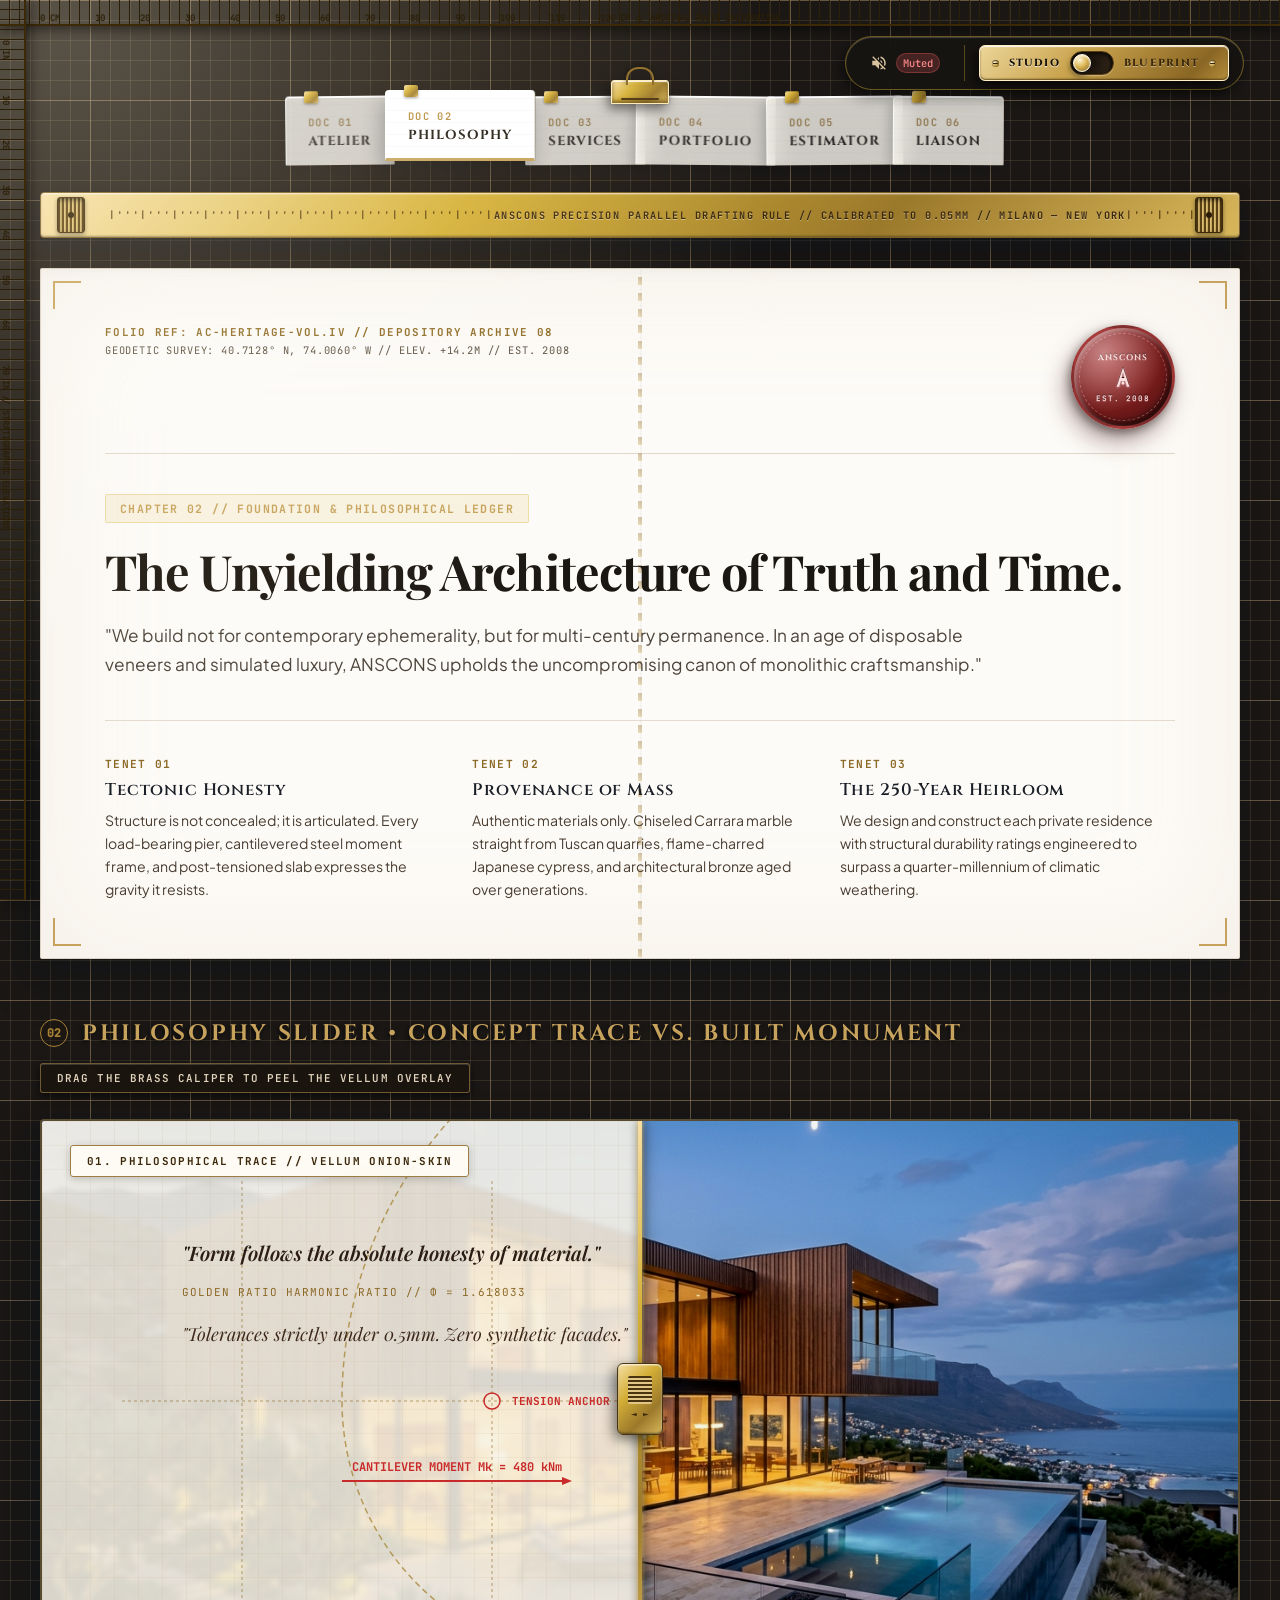
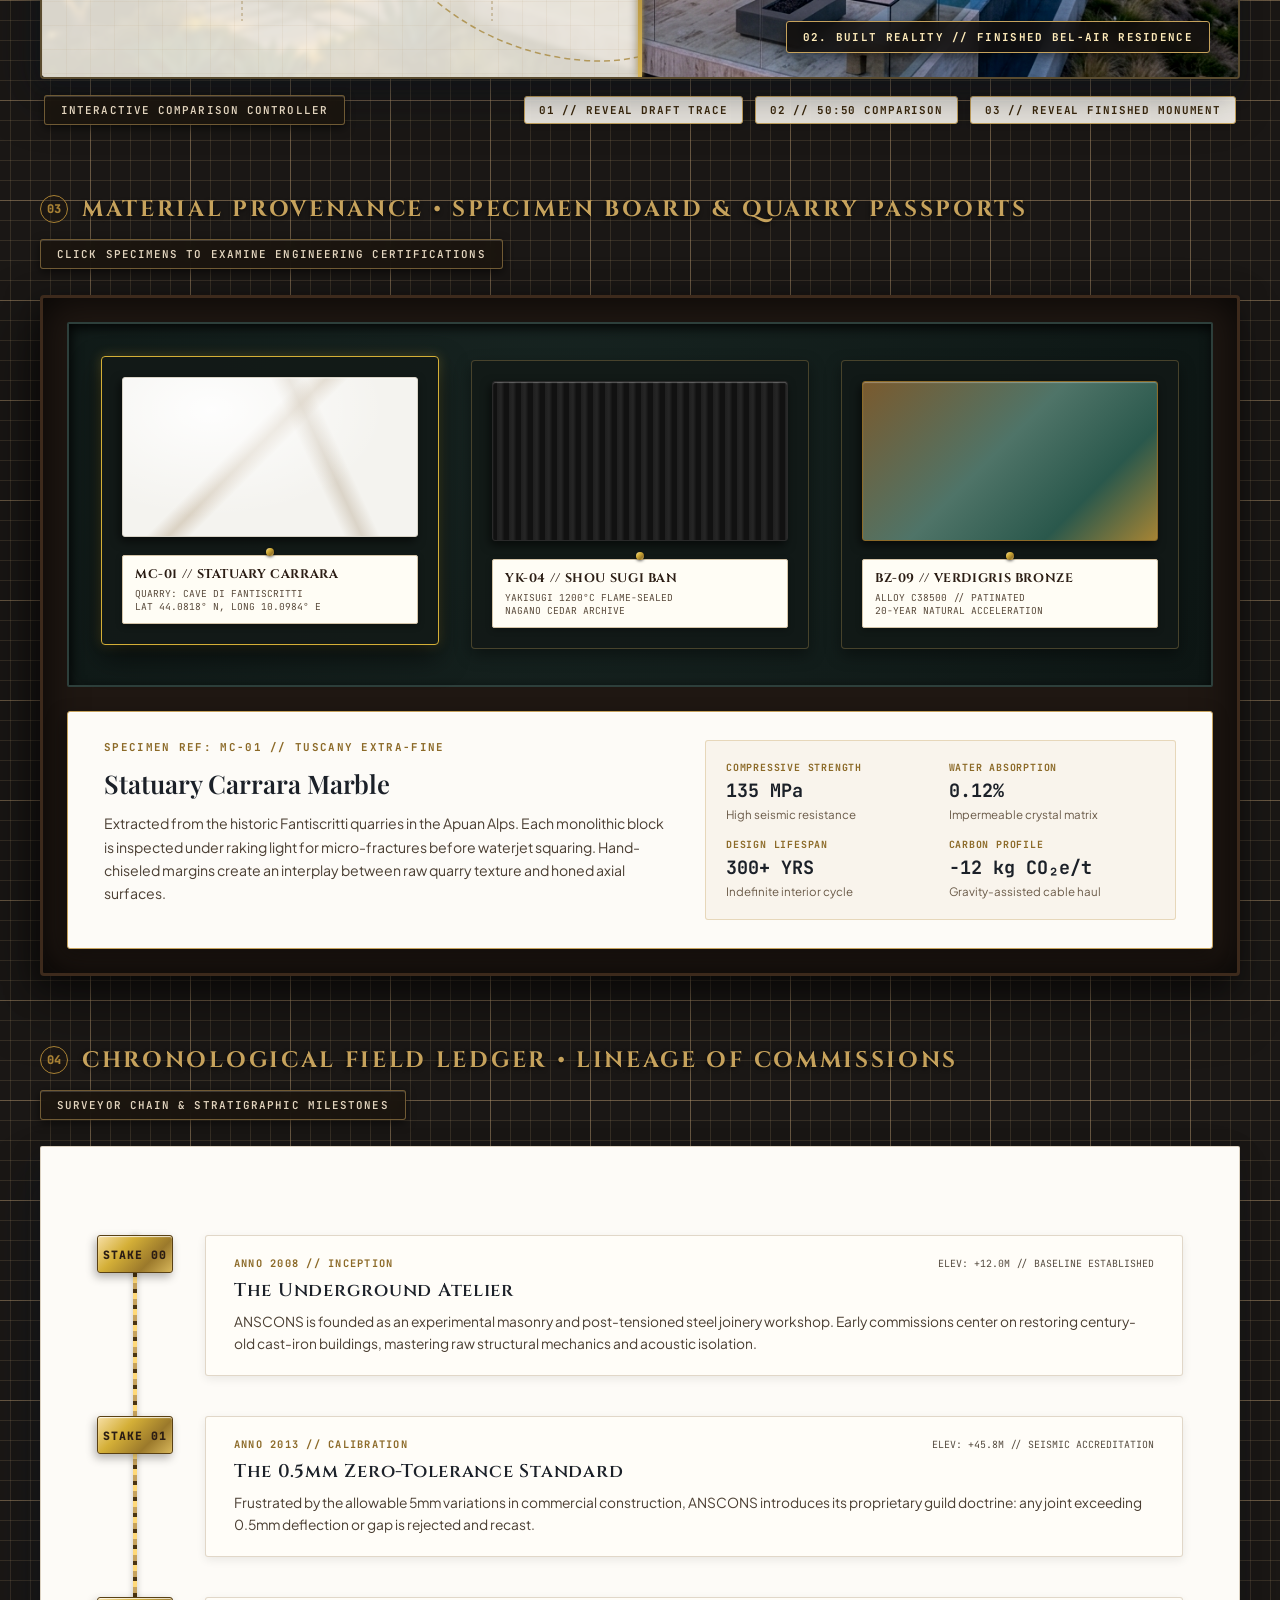
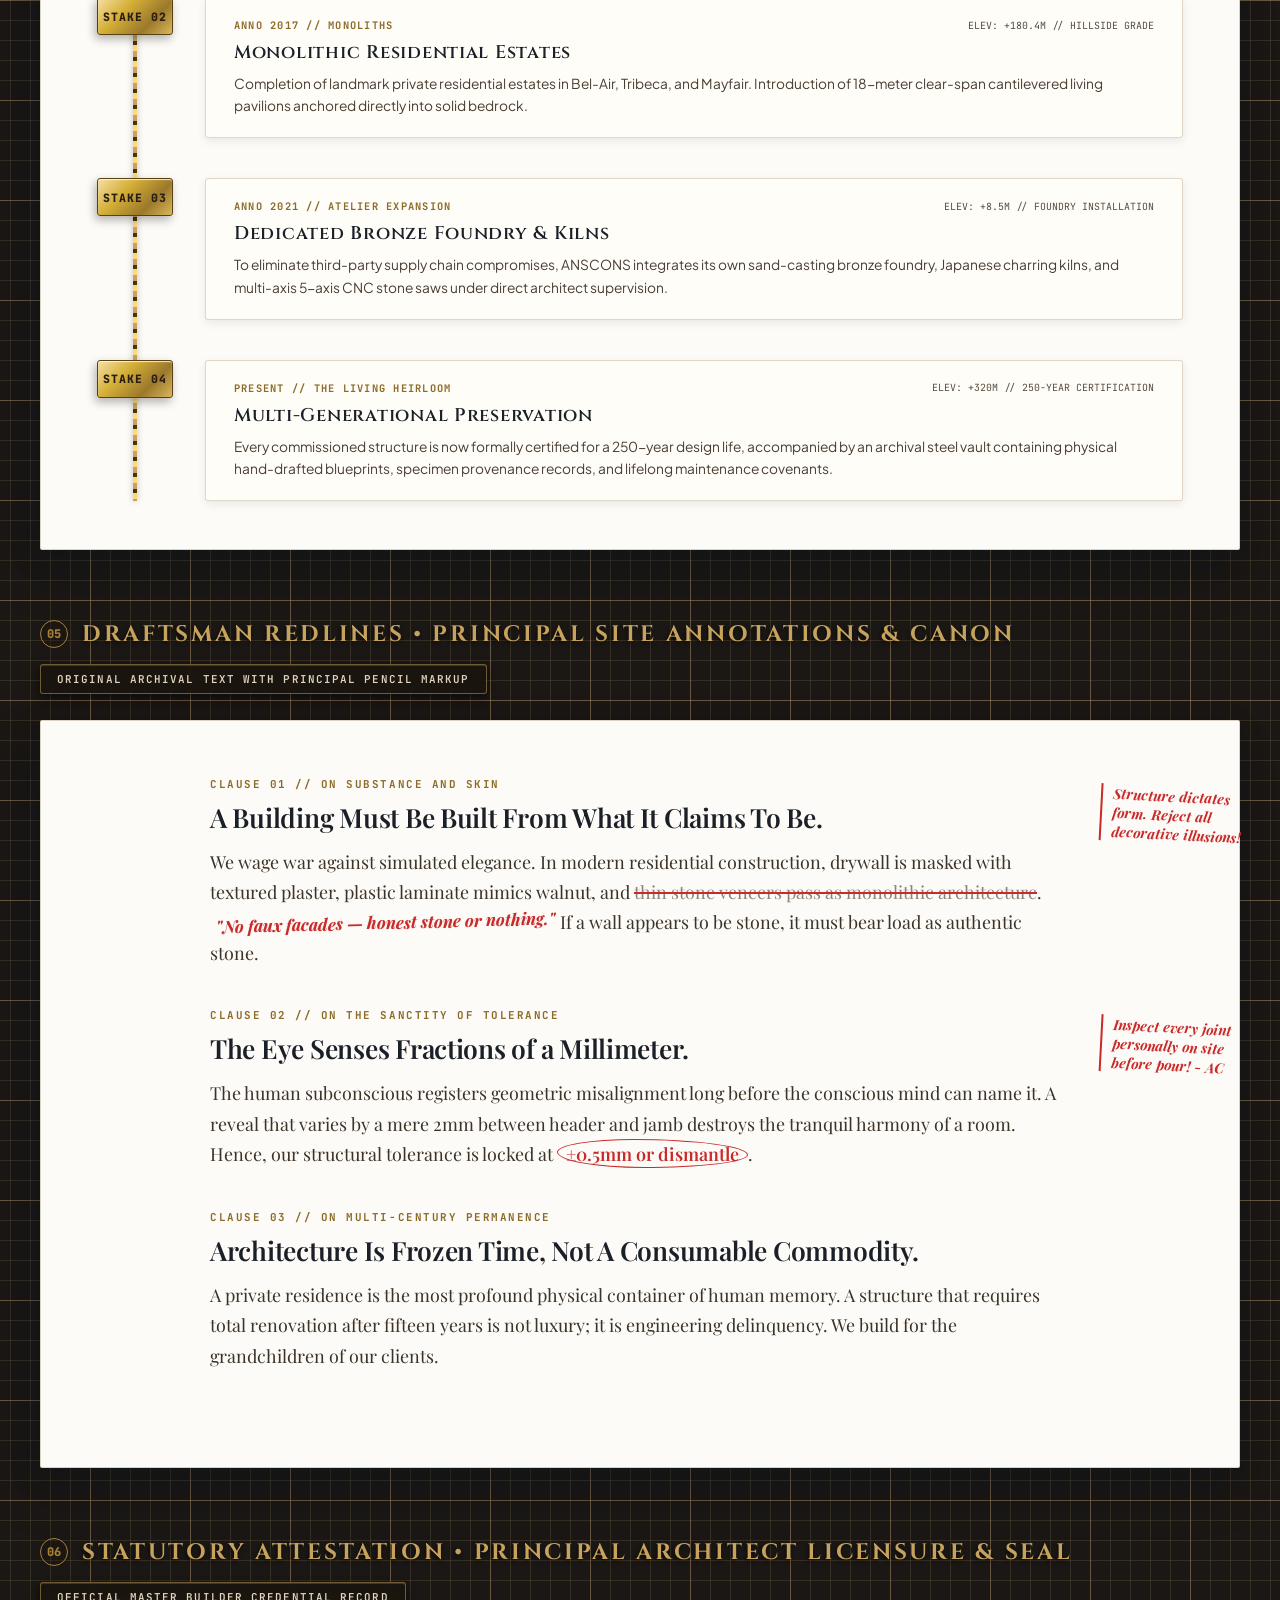
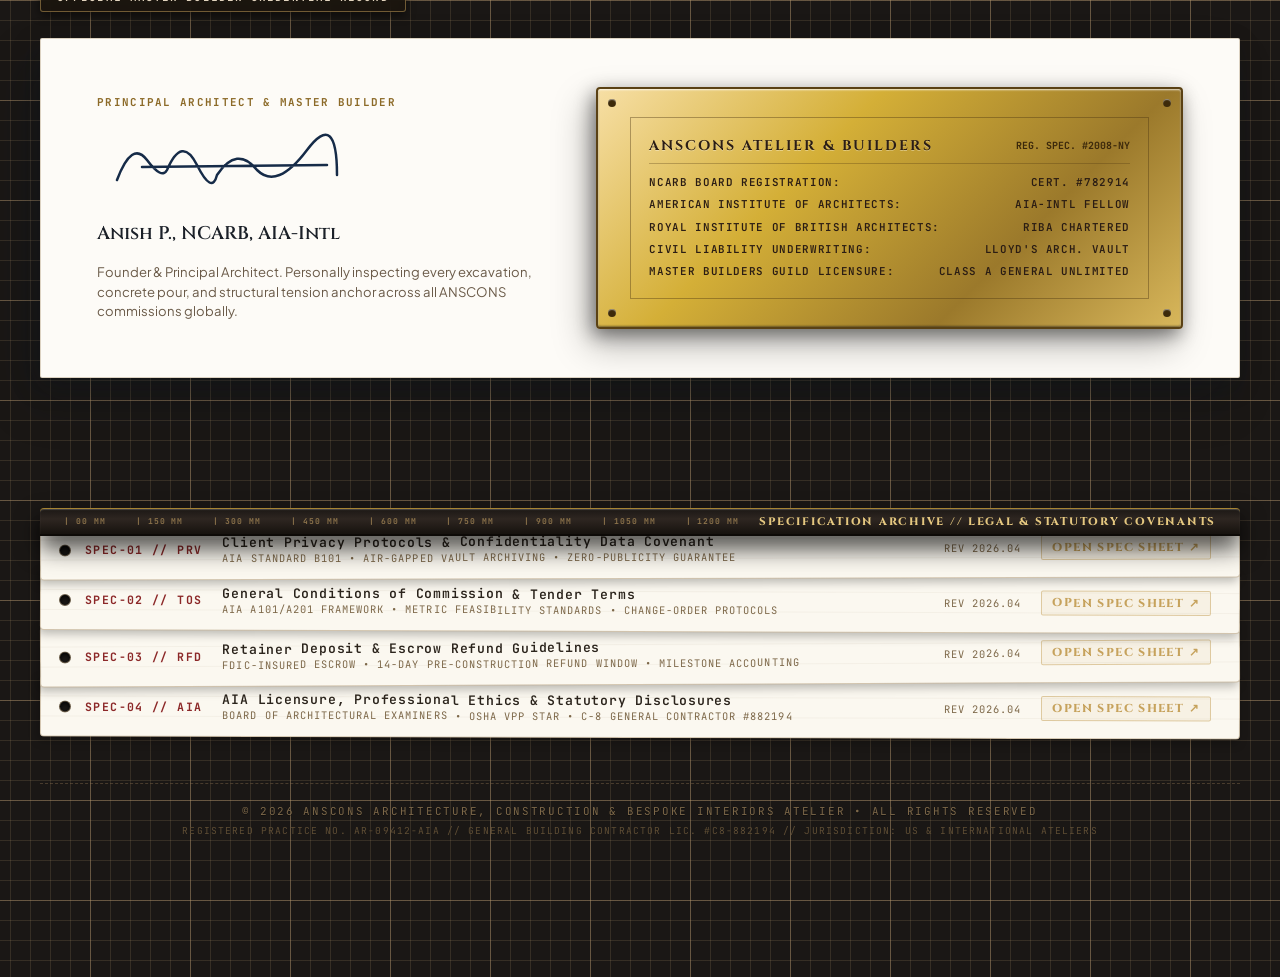
==== commit 6eb7f6cf: "Changed Navbar style, Added Architectural Revision Hierarchy in Index page, Dynamic CAD Overlays in " ====
--- a/about.html
+++ b/about.html
@@ -54,6 +54,52 @@
       </div>
     </div>
   </div>
+
+  <!-- State C: Persistent Architectural Control Rail (Precision Control Panel) -->
+  <nav class="architectural-control-rail" id="architectural-control-rail" aria-label="Architectural Control Rail">
+    <div class="rail-crest">
+      <div class="rail-screw" aria-hidden="true"></div>
+      <span class="rail-compass-pip" aria-hidden="true">▲</span>
+      <span class="rail-brand">ANSCONS</span>
+      <span class="rail-spec">INDEX RAIL</span>
+    </div>
+    <div class="rail-keys-track">
+      <a href="index.html" class="rail-key" data-doc="01" title="Atelier Master Drawing Sheet">
+        <span class="rail-key-code"> 01</span>
+        <span class="rail-key-name">ATELIER</span>
+        <span class="rail-indicator" aria-hidden="true"></span>
+      </a>
+      <a href="about.html" class="rail-key" data-doc="02" title="Philosophy &amp; Heritage Ledger">
+        <span class="rail-key-code"> 02</span>
+        <span class="rail-key-name">PHILOSOPHY</span>
+        <span class="rail-indicator" aria-hidden="true"></span>
+      </a>
+      <a href="services.html" class="rail-key" data-doc="03" title="Bespoke Architectural Services">
+        <span class="rail-key-code"> 03</span>
+        <span class="rail-key-name">SERVICES</span>
+        <span class="rail-indicator" aria-hidden="true"></span>
+      </a>
+      <a href="projects.html" class="rail-key" data-doc="04" title="Monograph Folio of Built Works">
+        <span class="rail-key-code"> 04</span>
+        <span class="rail-key-name">PORTFOLIO</span>
+        <span class="rail-indicator" aria-hidden="true"></span>
+      </a>
+      <a href="estimator.html" class="rail-key" data-doc="05" title="Scale Caliper Project Estimator">
+        <span class="rail-key-code"> 05</span>
+        <span class="rail-key-name">ESTIMATOR</span>
+        <span class="rail-indicator" aria-hidden="true"></span>
+      </a>
+      <a href="contact.html" class="rail-key" data-doc="06" title="Commission Liaison Brief">
+        <span class="rail-key-code"> 06</span>
+        <span class="rail-key-name">LIAISON</span>
+        <span class="rail-indicator" aria-hidden="true"></span>
+      </a>
+    </div>
+    <!-- <button class="rail-origin-pip" id="rail-origin-btn" title="Return to Drawing Sheet Origin (Top)" aria-label="Return to top of drafting table">
+      <span class="rail-origin-arrow" aria-hidden="true">▲</span>
+      <span class="rail-origin-label">ORIGIN</span>
+    </button> -->
+  </nav>
 
   <!-- Master Drafting Table Workspace -->
   <div class="drafting-table">
--- a/css/nav.css
+++ b/css/nav.css
@@ -1,12 +1,9 @@
 /* ==========================================================================
-   ARCHITECTURAL TRACING PAPER (VELLUM) NAVIGATION
-   Lightweight, semi-opaque vellum strips held by brass blueprint clips
+   STATE A: HERO FILE INDEX (ORGANIC VELLUM DOCUMENT TABS)
    ========================================================================== */
 
 .tracing-nav-container {
-  position: sticky;
-  top: 14px;
-  z-index: 990;
+  position: relative;
   width: 100%;
   max-width: 1180px;
   margin: 0 auto 36px auto;
@@ -15,44 +12,30 @@
   align-items: flex-start;
   justify-content: center;
   pointer-events: none; /* Allow clicks through empty margins */
-}
-
-/* Condensed Sticky Dock: Keeps navbar permanently accessible while scrolling */
+  opacity: 1;
+  transform: translateY(0) scale(1);
+  transform-origin: top center;
+  transition: 
+    opacity 0.3s ease,
+    transform 0.35s cubic-bezier(0.2, 0.8, 0.2, 1),
+    filter 0.3s ease;
+  z-index: 90;
+}
+
+/* ==========================================================================
+   STATE B: SCROLL COMPRESSION (THE DOCUMENT TABS COMPRESS AWAY)
+   ========================================================================== */
+
+.tracing-nav-container.file-index-compressed {
+  opacity: 0;
+  transform: translateY(-24px) scale(0.95);
+  pointer-events: none;
+  filter: blur(2px);
+}
+
+/* Backward compatibility fallback */
 .tracing-nav-container.docked-sticky {
   top: 40px;
-}
-
-.tracing-nav-container.docked-sticky .tracing-nav-track {
-  background: rgba(26, 22, 19, 0.88);
-  backdrop-filter: blur(16px);
-  -webkit-backdrop-filter: blur(16px);
-  padding: 8px 18px 4px 18px;
-  border-radius: 6px;
-  border: 1px solid rgba(212, 175, 55, 0.45);
-  box-shadow: 
-    0 12px 32px rgba(0, 0, 0, 0.6),
-    inset 0 1px 1px rgba(255, 255, 255, 0.25);
-  transform: translateY(-2px);
-}
-
-.tracing-nav-container.docked-sticky .vellum-tab {
-  padding: 9px 18px 7px 18px;
-  background: rgba(255, 253, 248, 0.94);
-  box-shadow: -2px 4px 10px rgba(0, 0, 0, 0.3);
-}
-
-body.blueprint-mode .tracing-nav-container.docked-sticky .tracing-nav-track,
-body[data-theme="cyanotype"] .tracing-nav-container.docked-sticky .tracing-nav-track {
-  background: rgba(8, 24, 42, 0.88);
-  border-color: rgba(90, 160, 230, 0.5);
-  box-shadow: 
-    0 12px 32px rgba(2, 6, 12, 0.7),
-    inset 0 1px 1px rgba(120, 200, 255, 0.2);
-}
-
-body.blueprint-mode .tracing-nav-container.docked-sticky .vellum-tab,
-body[data-theme="cyanotype"] .tracing-nav-container.docked-sticky .vellum-tab {
-  background: rgba(14, 38, 64, 0.92);
 }
 
 .tracing-nav-track {
@@ -262,3 +245,368 @@
     -6px 14px 26px rgba(1, 4, 8, 0.7),
     0 0 15px rgba(100, 200, 255, 0.2);
 }
+
+/* ==========================================================================
+   STATE C: PERSISTENT ARCHITECTURAL CONTROL RAIL (PRECISION CONTROL PANEL)
+   Deploys deliberately on scroll: FILE INDEX -> CONTROL PANEL
+   ========================================================================== */
+
+.architectural-control-rail {
+  position: fixed;
+  top: 22px;
+  left: 50%;
+  transform: translateX(-50%) translateY(-100px);
+  opacity: 0;
+  pointer-events: none;
+  z-index: 1050;
+  display: flex;
+  align-items: center;
+  gap: 12px;
+  padding: 5px 8px 5px 16px;
+  background: linear-gradient(180deg, #241d17 0%, #17130f 60%, #100d0a 100%);
+  border: 1.5px solid #c6a25c;
+  border-radius: 40px;
+  box-shadow: 
+    0 14px 38px rgba(0, 0, 0, 0.72),
+    0 2px 6px rgba(0, 0, 0, 0.4),
+    inset 0 1px 1px rgba(255, 235, 175, 0.45),
+    inset 0 -1px 2px rgba(0, 0, 0, 0.9);
+  backdrop-filter: blur(16px);
+  -webkit-backdrop-filter: blur(16px);
+  transition: 
+    transform 0.4s cubic-bezier(0.16, 1, 0.3, 1),
+    opacity 0.3s ease,
+    border-color 0.3s ease,
+    background 0.3s ease;
+  user-select: none;
+}
+
+/* State C Active Entry */
+.architectural-control-rail.control-rail-active {
+  transform: translateX(-50%) translateY(0);
+  opacity: 1;
+  pointer-events: auto;
+}
+
+/* Left Flank: Milled Instrument Brand Crest */
+.rail-crest {
+  display: flex;
+  align-items: center;
+  gap: 8px;
+  padding-right: 12px;
+  border-right: 1px solid rgba(198, 162, 92, 0.35);
+}
+
+.rail-screw {
+  width: 6px;
+  height: 6px;
+  border-radius: 50%;
+  background: radial-gradient(circle at 35% 35%, #fff2cf 0%, #b8923a 60%, #583f12 100%);
+  box-shadow: inset 0 1px 1px rgba(0,0,0,0.6);
+  position: relative;
+}
+
+.rail-screw::after {
+  content: '';
+  position: absolute;
+  top: 2.5px;
+  left: 1px;
+  right: 1px;
+  height: 1px;
+  background: #382607;
+}
+
+.rail-compass-pip {
+  font-size: 0.65rem;
+  color: var(--brass-gold);
+  line-height: 1;
+  text-shadow: 0 0 6px rgba(212, 175, 55, 0.5);
+}
+
+.rail-brand {
+  font-family: var(--font-title-arch);
+  font-size: 0.74rem;
+  font-weight: 800;
+  letter-spacing: 0.16em;
+  color: #ffeaae;
+  text-shadow: 0 1px 2px rgba(0,0,0,0.8);
+}
+
+.rail-spec {
+  font-family: var(--font-mono);
+  font-size: 0.58rem;
+  font-weight: 600;
+  letter-spacing: 0.12em;
+  color: rgba(198, 162, 92, 0.7);
+}
+
+/* Center Track: Discrete Milled Document Selectors */
+.rail-keys-track {
+  display: flex;
+  align-items: center;
+  gap: 6px;
+}
+
+.rail-key {
+  position: relative;
+  display: inline-flex;
+  align-items: center;
+  gap: 7px;
+  padding: 6px 12px;
+  background: rgba(32, 26, 21, 0.85);
+  border: 1px solid rgba(198, 162, 92, 0.25);
+  border-radius: 20px;
+  text-decoration: none;
+  cursor: pointer;
+  box-shadow: 
+    inset 0 1px 0 rgba(255, 255, 255, 0.08),
+    0 1px 3px rgba(0, 0, 0, 0.4);
+  transition: 
+    transform 0.2s cubic-bezier(0.34, 1.56, 0.64, 1),
+    background-color 0.2s ease,
+    border-color 0.2s ease,
+    box-shadow 0.2s ease;
+}
+
+.rail-key:hover {
+  background: rgba(198, 162, 92, 0.18);
+  border-color: rgba(212, 175, 55, 0.6);
+  transform: translateY(-1.5px);
+  box-shadow: 
+    inset 0 1px 0 rgba(255, 255, 255, 0.2),
+    0 3px 8px rgba(0, 0, 0, 0.5);
+}
+
+.rail-key-code {
+  font-family: var(--font-mono);
+  font-size: 0.62rem;
+  font-weight: 700;
+  letter-spacing: 0.1em;
+  color: #c6a25c;
+  transition: color 0.2s ease;
+}
+
+.rail-key-name {
+  font-family: var(--font-title-arch);
+  font-size: 0.7rem;
+  font-weight: 700;
+  letter-spacing: 0.08em;
+  color: #d8cdbe;
+  transition: color 0.2s ease;
+}
+
+/* Miniature Illuminated Indicator Pip */
+.rail-indicator {
+  width: 5px;
+  height: 5px;
+  border-radius: 50%;
+  background: #3a2e1d;
+  border: 0.5px solid rgba(198, 162, 92, 0.3);
+  transition: all 0.25s ease;
+  flex-shrink: 0;
+}
+
+.rail-key:hover .rail-key-name {
+  color: #fff4db;
+}
+
+.rail-key:hover .rail-indicator {
+  background: #7d602a;
+  box-shadow: 0 0 4px rgba(212, 175, 55, 0.4);
+}
+
+/* Active Key State (Lit Machine Switch) */
+.rail-key.active {
+  background: linear-gradient(180deg, rgba(212, 175, 55, 0.26) 0%, rgba(130, 95, 25, 0.38) 100%);
+  border-color: #ffd875;
+  box-shadow: 
+    inset 0 1px 1px rgba(255, 255, 255, 0.4),
+    inset 0 -1px 2px rgba(50, 35, 10, 0.6),
+    0 2px 8px rgba(0, 0, 0, 0.5);
+  transform: translateY(0);
+}
+
+.rail-key.active .rail-key-code {
+  color: #ffe6a0;
+}
+
+.rail-key.active .rail-key-name {
+  color: #ffffff;
+  text-shadow: 0 1px 3px rgba(0, 0, 0, 0.9);
+}
+
+.rail-key.active .rail-indicator {
+  background: #ffd875;
+  border-color: #fff5d1;
+  box-shadow: 
+    0 0 6px #ffd875,
+    0 0 12px rgba(255, 216, 117, 0.8);
+}
+
+/* ==========================================================================
+   CYANOTYPE BLUEPRINT MODE: CONTROL PANEL ADAPTATION
+   ========================================================================== */
+
+body.blueprint-mode .architectural-control-rail,
+body[data-theme="cyanotype"] .architectural-control-rail {
+  background: linear-gradient(180deg, #091f35 0%, #051322 60%, #030c17 100%);
+  border-color: #64ffda;
+  box-shadow: 
+    0 14px 38px rgba(2, 6, 12, 0.85),
+    0 2px 6px rgba(0, 0, 0, 0.6),
+    inset 0 1px 1px rgba(100, 255, 218, 0.4),
+    inset 0 -1px 2px rgba(1, 4, 8, 0.95);
+}
+
+body.blueprint-mode .rail-crest,
+body[data-theme="cyanotype"] .rail-crest {
+  border-right-color: rgba(100, 255, 218, 0.35);
+}
+
+body.blueprint-mode .rail-screw,
+body[data-theme="cyanotype"] .rail-screw {
+  background: radial-gradient(circle at 35% 35%, #e1f3ff 0%, #52a7eb 60%, #17528a 100%);
+}
+
+body.blueprint-mode .rail-compass-pip,
+body[data-theme="cyanotype"] .rail-compass-pip {
+  color: #64ffda;
+  text-shadow: 0 0 6px rgba(100, 255, 218, 0.6);
+}
+
+body.blueprint-mode .rail-brand,
+body[data-theme="cyanotype"] .rail-brand {
+  color: #e6f6ff;
+}
+
+body.blueprint-mode .rail-spec,
+body[data-theme="cyanotype"] .rail-spec {
+  color: rgba(100, 255, 218, 0.7);
+}
+
+body.blueprint-mode .rail-key,
+body[data-theme="cyanotype"] .rail-key {
+  background: rgba(10, 28, 48, 0.85);
+  border-color: rgba(100, 255, 218, 0.25);
+}
+
+body.blueprint-mode .rail-key:hover,
+body[data-theme="cyanotype"] .rail-key:hover {
+  background: rgba(100, 255, 218, 0.16);
+  border-color: rgba(100, 255, 218, 0.6);
+}
+
+body.blueprint-mode .rail-key-code,
+body[data-theme="cyanotype"] .rail-key-code {
+  color: #64ffda;
+}
+
+body.blueprint-mode .rail-key-name,
+body[data-theme="cyanotype"] .rail-key-name {
+  color: #bcd9f5;
+}
+
+body.blueprint-mode .rail-key:hover .rail-key-name,
+body[data-theme="cyanotype"] .rail-key:hover .rail-key-name {
+  color: #ffffff;
+}
+
+body.blueprint-mode .rail-indicator,
+body[data-theme="cyanotype"] .rail-indicator {
+  background: #0d2842;
+  border-color: rgba(100, 255, 218, 0.3);
+}
+
+body.blueprint-mode .rail-key.active,
+body[data-theme="cyanotype"] .rail-key.active {
+  background: linear-gradient(180deg, rgba(100, 255, 218, 0.22) 0%, rgba(20, 80, 140, 0.35) 100%);
+  border-color: #64ffda;
+  box-shadow: 
+    inset 0 1px 1px rgba(255, 255, 255, 0.4),
+    inset 0 -1px 2px rgba(2, 6, 12, 0.7),
+    0 2px 8px rgba(0, 0, 0, 0.6);
+}
+
+body.blueprint-mode .rail-key.active .rail-key-code,
+body[data-theme="cyanotype"] .rail-key.active .rail-key-code {
+  color: #a6f7e2;
+}
+
+body.blueprint-mode .rail-key.active .rail-key-name,
+body[data-theme="cyanotype"] .rail-key.active .rail-key-name {
+  color: #ffffff;
+}
+
+body.blueprint-mode .rail-key.active .rail-indicator,
+body[data-theme="cyanotype"] .rail-key.active .rail-indicator {
+  background: #64ffda;
+  border-color: #e6fffb;
+  box-shadow: 
+    0 0 6px #64ffda,
+    0 0 12px rgba(100, 255, 218, 0.9);
+}
+
+body.blueprint-mode .rail-origin-pip,
+body[data-theme="cyanotype"] .rail-origin-pip {
+  background: rgba(8, 24, 42, 0.9);
+  border-color: rgba(100, 255, 218, 0.4);
+  color: #d6f6ff;
+}
+
+body.blueprint-mode .rail-origin-pip:hover,
+body[data-theme="cyanotype"] .rail-origin-pip:hover {
+  background: linear-gradient(135deg, #64ffda 0%, #3e8bcc 100%);
+  color: #051220;
+}
+
+/* ==========================================================================
+   RESPONSIVE ADAPTATIONS: ARCHITECTURAL CONTROL RAIL
+   ========================================================================== */
+
+@media (max-width: 1180px) {
+  .rail-spec {
+    display: none;
+  }
+}
+
+@media (max-width: 1024px) {
+  .rail-crest {
+    padding-right: 8px;
+    gap: 5px;
+  }
+  .rail-key-code {
+    display: none;
+  }
+  .rail-key {
+    padding: 6px 10px;
+    gap: 5px;
+  }
+}
+
+@media (max-width: 768px) {
+  .architectural-control-rail {
+    top: 60px;
+    max-width: calc(100vw - 20px);
+    padding: 4px 6px;
+    gap: 6px;
+    overflow-x: auto;
+    scrollbar-width: none;
+  }
+  .architectural-control-rail::-webkit-scrollbar {
+    display: none;
+  }
+  .rail-crest,
+  .rail-origin-pip {
+    display: none;
+  }
+  .rail-key-name {
+    display: none;
+  }
+  .rail-key-code {
+    display: inline-block;
+    font-size: 0.65rem;
+  }
+  .rail-key {
+    padding: 6px 8px;
+  }
+}
